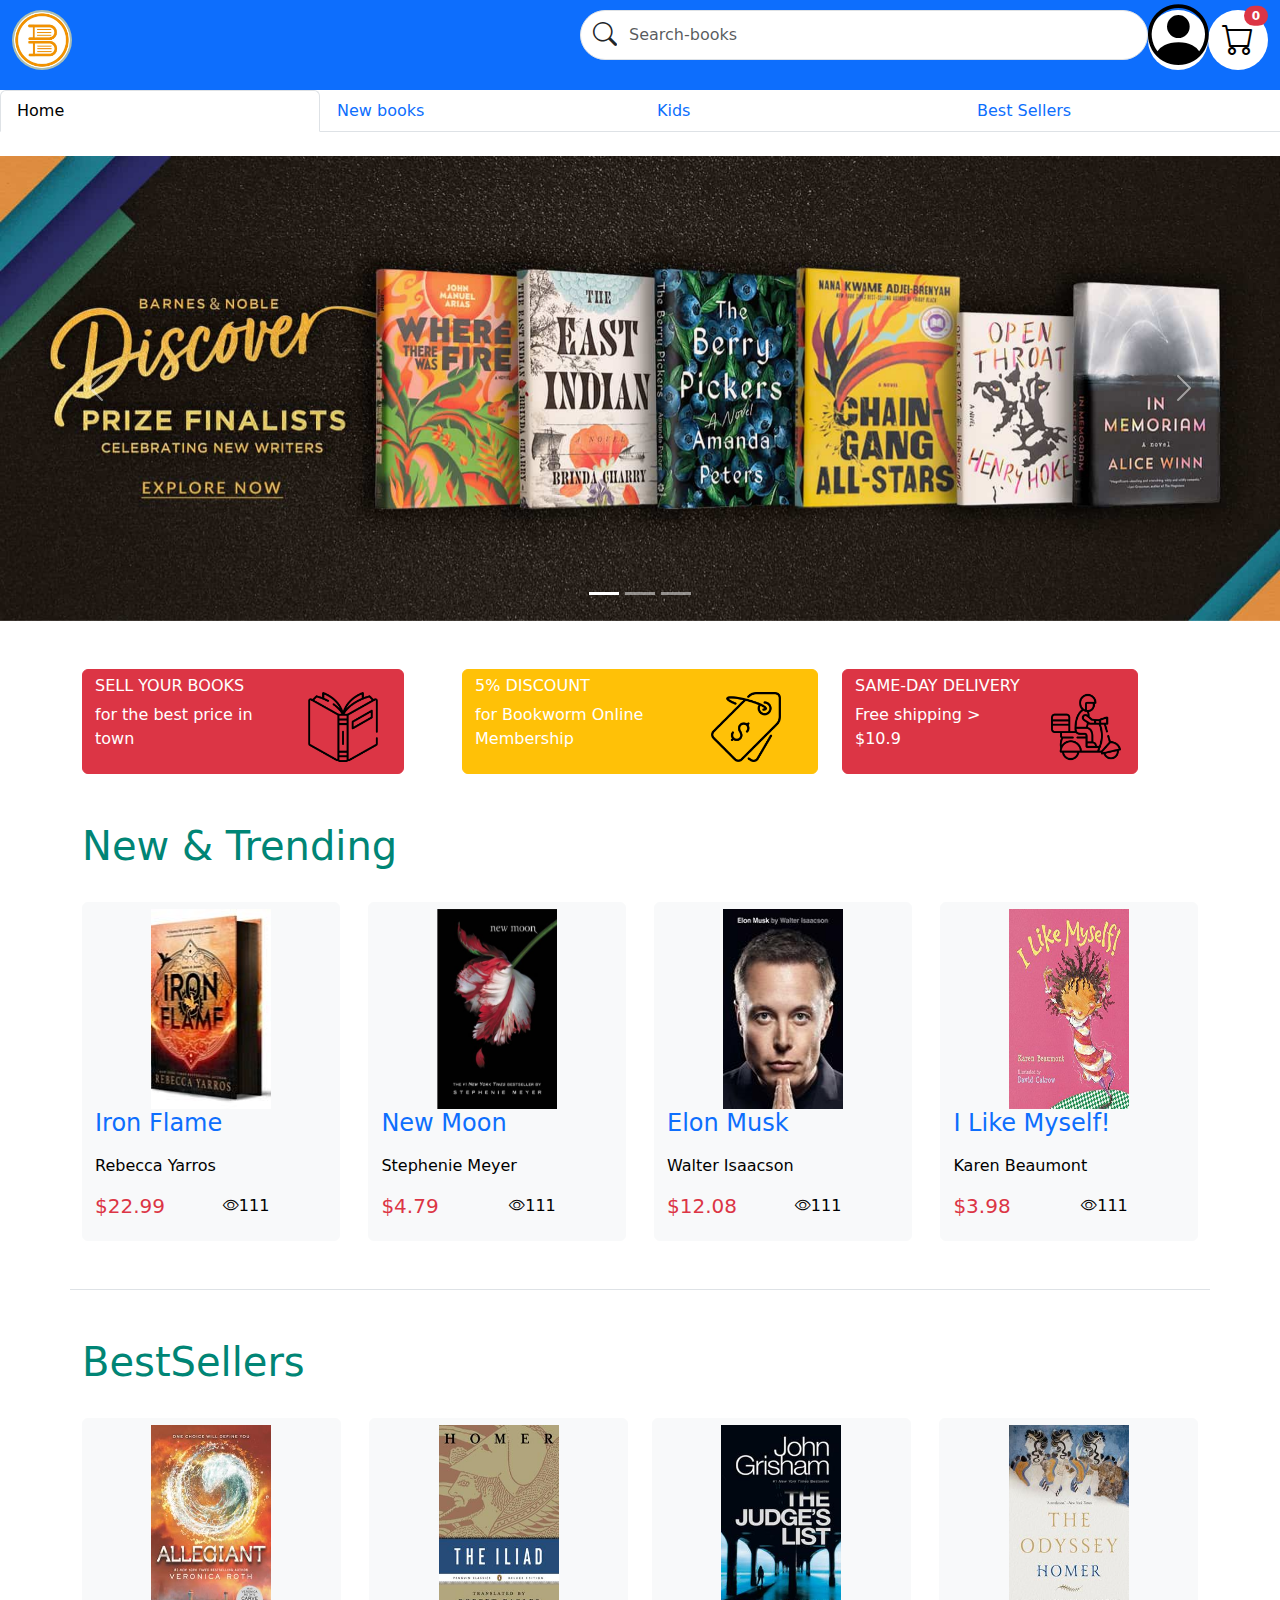
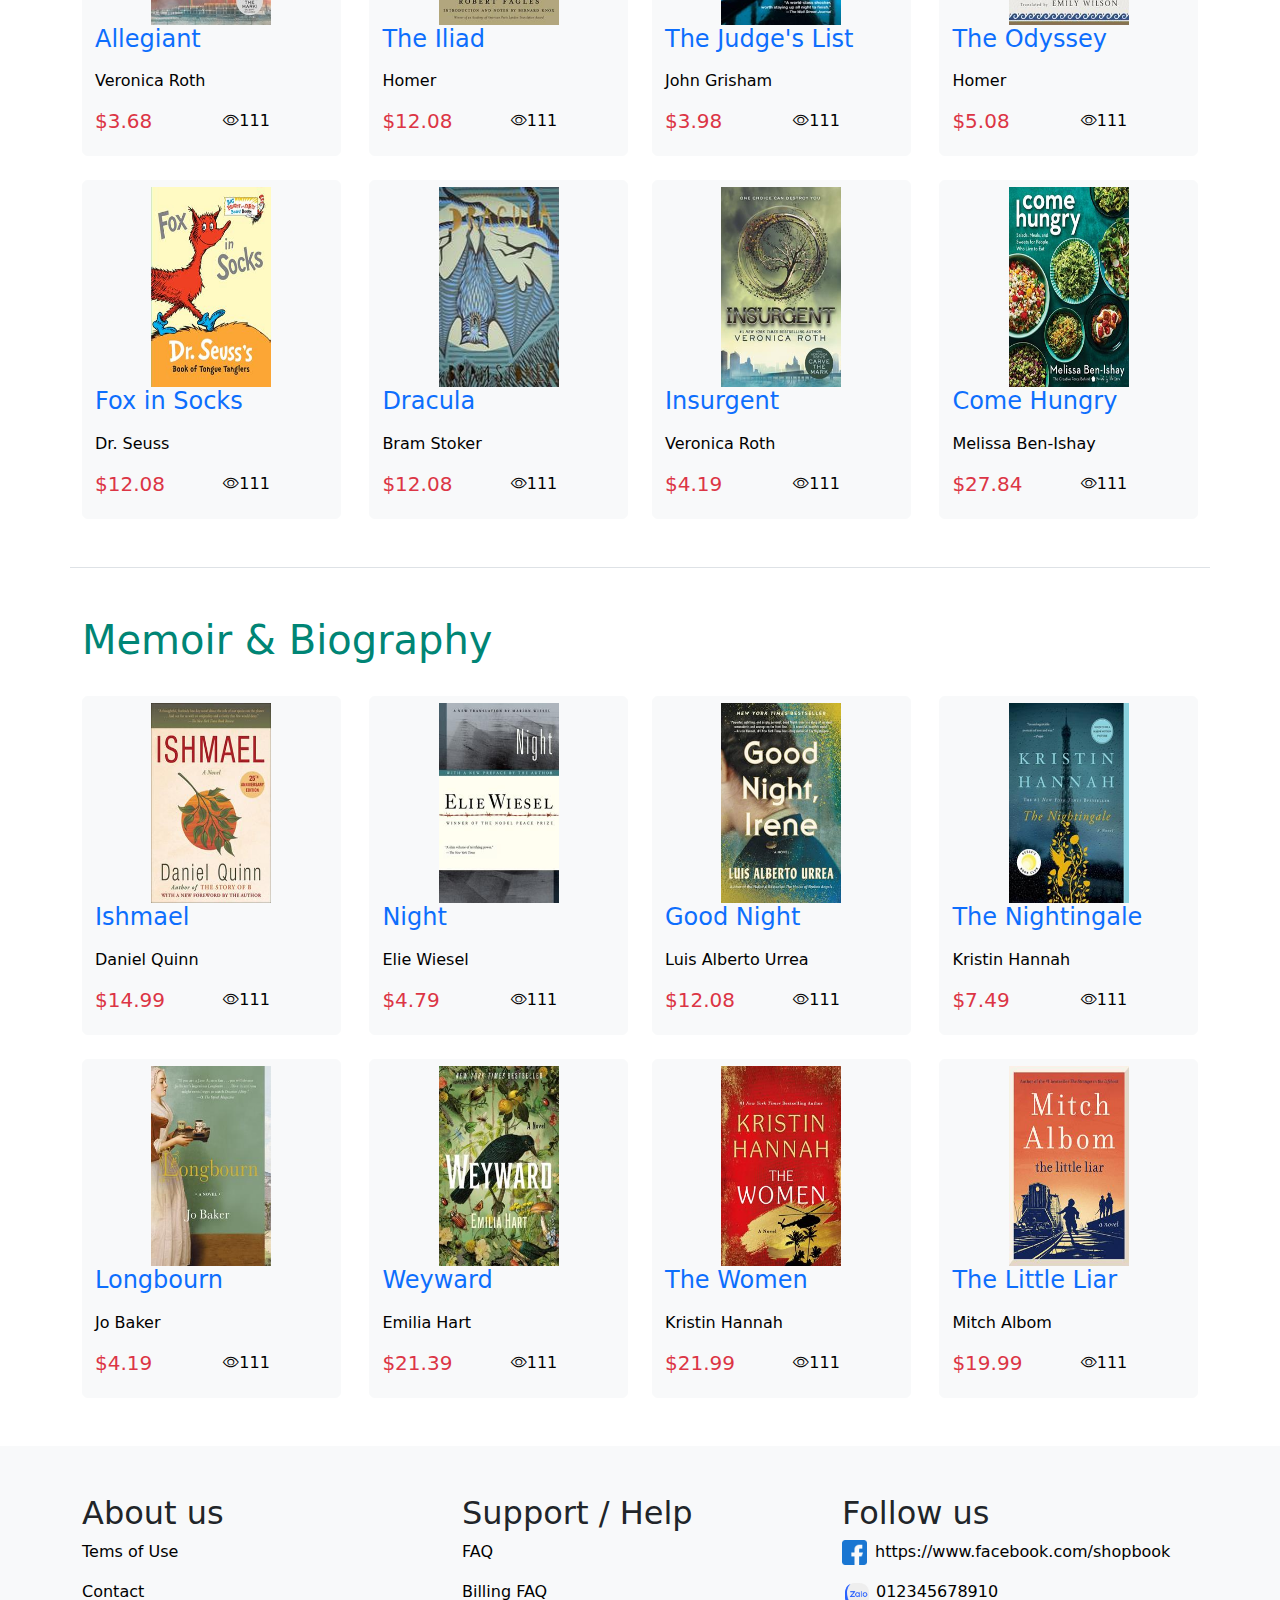
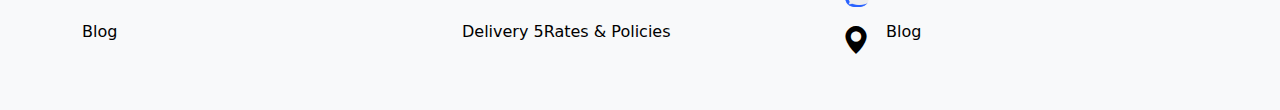
==== index.html @ ce8858d0 "edit product" ====
<!DOCTYPE html>
<html lang="en">
    <head>
        <meta charset="UTF-8">
        <meta name="viewport" content="width=device-width, initial-scale=1.0">
        <link rel="stylesheet" href="Bootstrap/css/bootstrap.min.css">
        <link rel="stylesheet" href="Bootstrap/css/main.css">
        <link href='https://fonts.googleapis.com/css?family=Roboto:300,400,600'
            rel='stylesheet' type='text/css'>
        <!-- icon -->
        <link rel="stylesheet"
            href="https://cdn.jsdelivr.net/npm/bootstrap-icons@1.11.1/font/bootstrap-icons.css">
        <title>đồ án nhóm 3</title>
    </head>
    <body>
        <header class="bg-primary d-flex container-fluid">
            <div class="d-md-none">
                <div class="dropdown bg-white border-0 rounded-5">
                    <button
                        class="btn navbar-toggler btn-outline-light rounded-5"
                        type="button" id="dropdownMenuButton"
                        data-bs-toggle="dropdown" aria-expanded="false">
                        <span class=" display-4"><i class="bi bi-list"></i></span>
                    </button>
                    <ul class="dropdown-menu w-100" role="tablist"
                        aria-labelledby="dropdownMenuButton">
                        <ul class="nav nav-tab" role="tablist">
                            <li class="nav-item w-100 my-element">
                                <a
                                    class="nav-link active text-black border-bottom"
                                    data-bs-toggle="tab" href="#home">Home</a>
                            </li>
                            <li class="nav-item w-100 my-element">
                                <a class="nav-link text-black border-bottom"
                                    data-bs-toggle="tab" href="#NewBooks">New
                                    books
                                </a>
                            </li>
                            <li class="nav-item w-100 my-element">
                                <a class="nav-link text-black border-bottom"
                                    data-bs-toggle="tab" href="#Kids">Kids</a>
                            </li>
                            <li class="nav-item w-100 my-element">
                                <a class="nav-link text-black "
                                    data-bs-toggle="tab" href="#BestSellers">Best
                                    Sellers</a>
                            </li>
                        </ul>
                    </ul>
                </div>
            </div>
            <div class="col">
                <a href="./index.html">
                    <img class="icon-home" src="/img/icon home.png"
                        alt="icon home">
                </a>
            </div>
            <div class="col">
                <div class="d-none d-md-block">
                    <div class="input-group-text bg-white rounded-5 h-75 ">
                        <span class="fs-4"><i class="bi bi-search"></i></span>
                        <input type="text"
                            class="form-control border-0 no-focus"
                            placeholder="Search-books">
                    </div>
                </div>
            </div>
            <button class="col-1 d-md-none rounded-circle bg-white border-0"
                data-bs-toggle="collapse" data-bs-target="#demo-search">
                <span class="fs-3"><i class="bi bi-search"></i></span>
            </button>
            <div id="demo-search" class="collapse">
                <div class="bg-primary">
                    mdbfjsasadasdasdasdsada
                </div>
            </div>
            <button class="border-0 rounded-circle bg-white">
                <a href="./html/login.html" class
                    style="color: black;font-size:3.8em;position: relative; top:-0.32em; left:-.4rem">
                    <i class="bi bi-person-circle"></i>
                </a>
            </button>
            <button class="col-1 rounded-circle bg-white border-0 ">
                <span class="fs-2"><i class="bi bi-cart"></i></span>
                <span
                    class="position-absolute top-10 end-0 translate-middle badge rounded-pill bg-danger">0</span>
            </button>
        </header>
        <!-- Nav tabs -->
        <div class="d-none d-md-block">
            <ul class="nav nav-tabs" role="tablist">
                <li class="nav-item col">
                    <a class="nav-link active" data-bs-toggle="tab" href="#home">Home</a>
                </li>
                <li class="nav-item col">
                    <a class="nav-link" data-bs-toggle="tab" href="#NewBooks">New
                        books</a>
                </li>
                <li class="nav-item col">
                    <a class="nav-link" data-bs-toggle="tab" href="#Kids">Kids</a>
                </li>
                <li class="nav-item col">
                    <a class="nav-link" data-bs-toggle="tab" href="#BestSellers">Best
                        Sellers</a>
                </li>
            </ul>
        </div>
        <!-- Tab panes -->
        <div class="tab-content">
            <div id="home" class="tab-pane active "><br>
                <!-- Carousel -->
                <div id="demo" class="carousel slide" data-bs-ride="carousel">
                    <!-- Indicators/dots -->
                    <div class="carousel-indicators">
                        <button type="button" data-bs-target="#demo"
                            data-bs-slide-to="0" class="active"></button>
                        <button type="button" data-bs-target="#demo"
                            data-bs-slide-to="1"></button>
                        <button type="button" data-bs-target="#demo"
                            data-bs-slide-to="2"></button>
                    </div>

                    <!-- The slideshow/carousddel -->
                    <div class="carousel-inner w-100">
                        <div class="carousel-item active">
                            <img src="img/ad 1.jpg"
                                alt="Los Angeles" class="d-block w-100">
                        </div>
                        <div class="carousel-item">
                            <img src="img/ad 2.jpg" alt="Chicago"
                                class="d-block w-100">
                        </div>
                        <div class="carousel-item">
                            <img src="img/ad 3.jpg" alt="New York"
                                class="d-block w-100" loading="lazy">
                        </div>

                    </div>
                    <!-- Left and right controls/icons -->
                    <button class="carousel-control-prev" type="button"
                        data-bs-target="#demo" data-bs-slide="prev">
                        <span class="carousel-control-prev-icon"></span>
                    </button>
                    <button class="carousel-control-next" type="button"
                        data-bs-target="#demo" data-bs-slide="next">
                        <span class="carousel-control-next-icon"></span>
                    </button>
                </div>
                <div>
                    <div class="container mt-5 d-none d-md-block">
                        <div class="row">
                            <div class="col"><button type="button"
                                class="btn btn-danger">
                                <div class="row">
                                    <div class="col-8 text-start">
                                        <h6>SELL YOUR BOOKS</h6>
                                        <p>for the best price in town</p>
                                    </div>
                                    <div class="col-1 mt-3"><img src="/img/open-book.png" alt="icon book" width="70"></div>
                                </div>
                            </button>
                            </div>
                            <div class="col"><button type="button"
                                class="btn btn-warning text-white">
                                <div class="row">
                                    <div class="col-8 text-start">
                                        <h6>5% DISCOUNT</h6>
                                        <p>for Bookworm Online Membership</p>
                                    </div>
                                    <div class="col-1 mt-3"><img src="/img/price-tag.png" alt="icon book" width="70"></div>
                                </div>
                            </button>
                            </div>
                            <div class="col"><button type="button"
                                class="btn btn-danger">
                                <div class="row">
                                    <div class="col-8 text-start">
                                        <h6>SAME-DAY DELIVERY</h6>
                                        <p>Free shipping > $10.9</p>
                                    </div>
                                    <div class="col-1 mt-3"><img src="/img/delivery-man.png" alt="icon book" width="70"></div>
                                </div>
                            </button>
                            </div>
                        </div>
                    </div>
                </div>
                <div class="container py-5 border-bottom">
                    <h1 class="chance-color-h1">New & Trending</h1>
                    <div class="row">
                        <div class="col d-flex">
                            <div class="col product-change pt-4 ">
                                <a href="/html/product.html" type="ad"
                                    class="text-decoration-none1">
                                    <div class="container btn btn-light">
                                        <img src="img/book.jpg" alt="ad"
                                            width="120"
                                            height="200">
                                        <div class="text-start">
                                            <h4 class="text-primary pb-2">Iron
                                                Flame</h4>
                                            <p>Rebecca Yarros</p>
                                            <div class="row">
                                                <h5 class="col text-danger">$22.99</h5>
                                                <div class="col d-flex">
                                                    <span><i class="bi bi-eye"></i></span>
                                                    <p>111</p>
                                                </div>
                                            </div>
                                        </div>
                                    </div>
                                </a>
                            </div>
                            <div style="margin: 0.9rem;"></div>
                            <div class="col product-change pt-4">
                                <a href="/html/product.html" type="ad"
                                    class="text-decoration-none">
                                    <div class="container btn btn-light">
                                        <img
                                            src="img/new moon.jpg"
                                            alt="ad" width="120" height="200">
                                        <div class="text-start">
                                            <h4 class="text-primary pb-2">New
                                                Moon</h4>
                                            <p>Stephenie Meyer</p>
                                            <div class="row">
                                                <h5 class="col text-danger">$4.79</h5>
                                                <div class="col d-flex">
                                                    <span><i class="bi bi-eye"></i></span>
                                                    <p>111</p>
                                                </div>
                                            </div>
                                        </div>
                                    </div>
                                </a>
                            </div>
                        </div>
                        <div class="col ps-3 d-flex">
                            <div class="col product-change pt-4">
                                <a href="/html/product.html" type="ad"
                                    class="text-decoration-none">
                                    <div class="container btn btn-light">
                                        <img src="img/Elon Musk.jpg" alt="ad"
                                            width="120" height="200">
                                        <div class="text-start">
                                            <h4 class="text-primary pb-2">Elon
                                                Musk</h4>
                                            <p>Walter Isaacson</p>
                                            <div class="row">
                                                <h5 class="col text-danger">$12.08</h5>
                                                <div class="col d-flex">
                                                    <span><i class="bi bi-eye"></i></span>
                                                    <p>111</p>
                                                </div>
                                            </div>
                                        </div>
                                    </div>
                                </a>
                            </div>
                            <div style="margin: 0.9rem;"></div>
                            <div class="col product-change pt-4">
                                <a href="/html/product.html" type="ad"
                                    class="text-decoration-none">
                                    <div class="container btn btn-light">
                                        <img src="img/I Like Myself!.jpg"
                                            alt="ad"
                                            width="120" height="200">
                                        <div class="text-start">
                                            <h4 class="text-primary pb-2">I Like
                                                Myself!</h4>
                                            <p>Karen Beaumont</p>
                                            <div class="row">
                                                <h5 class="col text-danger">$3.98</h5>
                                                <div class="col d-flex">
                                                    <span><i class="bi bi-eye"></i></span>
                                                    <p>111</p>
                                                </div>
                                            </div>
                                        </div>
                                    </div>
                                </a>
                            </div>
                        </div>

                    </div>
                </div>
                <div class="container py-5 border-bottom">
                    <h1 class="chance-color-h1">BestSellers</h1>
                    <div class="row">
                        <div class="col d-flex">
                            <div class="col product-change pt-4">
                                <a href="/html/product.html" type="ad"
                                    class="text-decoration-none">
                                    <div class="container btn btn-light">
                                        <img src="img/Allegiant.jpg" alt="ad"
                                            width="120" height="200">
                                        <div class="text-start">
                                            <h4 class="text-primary pb-2">Allegiant</h4>
                                            <p>Veronica Roth</p>
                                            <div class="row">
                                                <h5 class="col text-danger">$3.68</h5>
                                                <div class="col d-flex">
                                                    <span><i class="bi bi-eye"></i></span>
                                                    <p>111</p>
                                                </div>
                                            </div>
                                        </div>
                                    </div>
                                </a>
                            </div>
                            <div style="margin: 0.9rem;"></div>
                            <div class="col product-change pt-4">
                                <a href="/html/product.html" type="ad"
                                    class="text-decoration-none">
                                    <div class="container btn btn-light">
                                        <img src="img/The Iliad.jpg" alt="ad"
                                            width="120" height="200">
                                        <div class="text-start">
                                            <h4 class="text-primary pb-2">The
                                                Iliad</h4>
                                            <p>Homer</p>
                                            <div class="row">
                                                <h5 class="col text-danger">$12.08</h5>
                                                <div class="col d-flex">
                                                    <span><i class="bi bi-eye"></i></span>
                                                    <p>111</p>
                                                </div>
                                            </div>
                                        </div>
                                    </div>
                                </a>
                            </div>
                        </div>
                        <div class="col d-flex">
                            <div class="col product-change pt-4">
                                <a href="/html/product.html" type="ad"
                                    class="text-decoration-none">
                                    <div class="container btn btn-light">
                                        <img src="img/The Judge's List.jpg"
                                            alt="ad"
                                            width="120" height="200">
                                        <div class="text-start">
                                            <h4 class="text-primary pb-2">The
                                                Judge's
                                                List</h4>
                                            <p>John Grisham</p>
                                            <div class="row">
                                                <h5 class="col text-danger">$3.98</h5>
                                                <div class="col d-flex">
                                                    <span><i class="bi bi-eye"></i></span>
                                                    <p>111</p>
                                                </div>
                                            </div>
                                        </div>
                                    </div>
                                </a>
                            </div>
                            <div style="margin: 0.9rem;"></div>
                            <div class="col product-change pt-4">
                                <a href="/html/product.html" type="ad"
                                    class="text-decoration-none">
                                    <div class="container btn btn-light">
                                        <img src="img/The Odyssey.jpg" alt="ad"
                                            width="120" height="200">
                                        <div class="text-start">
                                            <h4 class="text-primary pb-2">The
                                                Odyssey</h4>
                                            <p>Homer</p>
                                            <div class="row">
                                                <h5 class="col text-danger">$5.08</h5>
                                                <div class="col d-flex">
                                                    <span><i class="bi bi-eye"></i></span>
                                                    <p>111</p>
                                                </div>
                                            </div>
                                        </div>
                                    </div>
                                </a>
                            </div>
                        </div>
                    </div>
                    <div class="row">
                        <div class="col d-flex">
                            <div class="col product-change pt-4">
                                <a href="/html/product.html" type="ad"
                                    class="text-decoration-none">
                                    <div class="container btn btn-light">
                                        <img src="img/Fox in Socks.jpg" alt="ad"
                                            width="120" height="200">
                                        <div class="text-start">
                                            <h4 class="text-primary pb-2">Fox in
                                                Socks</h4>
                                            <p>Dr. Seuss</p>
                                            <div class="row">
                                                <h5 class="col text-danger">$12.08</h5>
                                                <div class="col d-flex">
                                                    <span><i class="bi bi-eye"></i></span>
                                                    <p>111</p>
                                                </div>
                                            </div>
                                        </div>
                                    </div>
                                </a>
                            </div>
                            <div style="margin: 0.9rem;"></div>
                            <div class="col product-change pt-4">
                                <a href="/html/product.html" type="ad"
                                    class="text-decoration-none">
                                    <div class="container btn btn-light">
                                        <img src="img/Draculajpg.jpg" alt="ad"
                                            width="120" height="200">
                                        <div class="text-start">
                                            <h4 class="text-primary pb-2">Dracula</h4>
                                            <p>Bram Stoker</p>
                                            <div class="row">
                                                <h5 class="col text-danger">$12.08</h5>
                                                <div class="col d-flex">
                                                    <span><i class="bi bi-eye"></i></span>
                                                    <p>111</p>
                                                </div>
                                            </div>
                                        </div>
                                    </div>
                                </a>
                            </div>
                        </div>
                        <div class="col d-flex">
                            <div class="col product-change pt-4">
                                <a href="/html/product.html" type="ad"
                                    class="text-decoration-none">
                                    <div class="container btn btn-light">
                                        <img src="img/Insurgent.jpg" alt="ad"
                                            width="120" height="200">
                                        <div class="text-start">
                                            <h4 class="text-primary pb-2">Insurgent</h4>
                                            <p>Veronica Roth</p>
                                            <div class="row">
                                                <h5 class="col text-danger">$4.19</h5>
                                                <div class="col d-flex">
                                                    <span><i class="bi bi-eye"></i></span>
                                                    <p>111</p>
                                                </div>
                                            </div>
                                        </div>
                                    </div>
                                </a>
                            </div>
                            <div style="margin: 0.9rem;"></div>
                            <div class="col product-change pt-4">
                                <a href="/html/product.html" type="ad"
                                    class="text-decoration-none">
                                    <div class="container btn btn-light">
                                        <img src="img/Come Hungryjpg.jpg"
                                            alt="ad"
                                            width="120" height="200">
                                        <div class="text-start">
                                            <h4 class="text-primary pb-2">Come
                                                Hungry</h4>
                                            <p>Melissa Ben-Ishay</p>
                                            <div class="row">
                                                <h5 class="col text-danger">$27.84</h5>
                                                <div class="col d-flex">
                                                    <span><i class="bi bi-eye"></i></span>
                                                    <p>111</p>
                                                </div>
                                            </div>
                                        </div>
                                    </div>
                                </a>
                            </div>
                        </div>
                    </div>
                </div>
                <div class="container py-5">
                    <h1 class="chance-color-h1">Memoir & Biography</h1>
                    <div class="row">
                        <div class="col d-flex">

                            <div class="col product-change pt-4">
                                <a href="/html/product.html" type="ad"
                                    class="text-decoration-none">
                                    <div class="container btn btn-light">
                                        <img src="img/Ishmaeljpg.jpg" alt="ad"
                                            width="120" height="200">
                                        <div class="text-start">
                                            <h4 class="text-primary pb-2">Ishmael</h4>
                                            <p>Daniel Quinn</p>
                                            <div class="row">
                                                <h5 class="col text-danger">$14.99</h5>
                                                <div class="col d-flex">
                                                    <span><i class="bi bi-eye"></i></span>
                                                    <p>111</p>
                                                </div>
                                            </div>
                                        </div>
                                    </div>
                                </a>
                            </div>
                            <div style="margin: 0.9rem;"></div>
                            <div class="col product-change pt-4">
                                <a href="/html/product.html" type="ad"
                                    class="text-decoration-none">
                                    <div class="container btn btn-light">
                                        <img src="img/Nightjpg.jpg" alt="ad"
                                            width="120" height="200">
                                        <div class="text-start">
                                            <h4 class="text-primary pb-2">Night</h4>
                                            <p>Elie Wiesel</p>
                                            <div class="row">
                                                <h5 class="col text-danger">$4.79</h5>
                                                <div class="col d-flex">
                                                    <span><i class="bi bi-eye"></i></span>
                                                    <p>111</p>
                                                </div>
                                            </div>
                                        </div>
                                    </div>
                                </a>
                            </div>
                        </div>
                        <div class="col d-flex">
                            <div class="col product-change pt-4">
                                <a href="/html/product.html" type="ad"
                                    class="text-decoration-none">
                                    <div class="container btn btn-light">
                                        <img src="img/Good Night.jpg" alt="ad"
                                            width="120" height="200">
                                        <div class="text-start">
                                            <h4 class="text-primary pb-2">Good
                                                Night</h4>
                                            <p>Luis Alberto Urrea</p>
                                            <div class="row">
                                                <h5 class="col text-danger">$12.08</h5>
                                                <div class="col d-flex">
                                                    <span><i class="bi bi-eye"></i></span>
                                                    <p>111</p>
                                                </div>
                                            </div>
                                        </div>
                                    </div>
                                </a>
                            </div>
                            <div style="margin: 0.9rem;"></div>
                            <div class="col product-change pt-4">
                                <a href="/html/product.html" type="ad"
                                    class="text-decoration-none">
                                    <div class="container btn btn-light">
                                        <img src="img/The Nightingale.jpg"
                                            alt="ad"
                                            width="120" height="200">
                                        <div class="text-start">
                                            <h4 class="text-primary pb-2">The
                                                Nightingale</h4>
                                            <p>Kristin Hannah</p>
                                            <div class="row">
                                                <h5 class="col text-danger">$7.49</h5>
                                                <div class="col d-flex">
                                                    <span><i class="bi bi-eye"></i></span>
                                                    <p>111</p>
                                                </div>
                                            </div>
                                        </div>
                                    </div>
                                </a>
                            </div>
                        </div>
                    </div>
                    <div class="row">
                        <div class="col d-flex">
                            <div class="col product-change pt-4">
                                <a href="/html/product.html" type="ad"
                                    class="text-decoration-none">
                                    <div class="container btn btn-light">
                                        <img src="img/Longbourn.jpg" alt="ad"
                                            width="120"
                                            height="200">
                                        <div class="text-start">
                                            <h4 class="text-primary pb-2">Longbourn</h4>
                                            <p>Jo Baker</p>
                                            <div class="row">
                                                <h5 class="col text-danger">$4.19</h5>
                                                <div class="col d-flex">
                                                    <span><i class="bi bi-eye"></i></span>
                                                    <p>111</p>
                                                </div>
                                            </div>
                                        </div>
                                    </div>
                                </a>
                            </div>
                            <div style="margin: 0.9rem;"></div>
                            <div class="col product-change pt-4">
                                <a href="/html/product.html" type="ad"
                                    class="text-decoration-none">
                                    <div class="container btn btn-light">
                                        <img
                                            src="img/Weyward.jpg"
                                            alt="ad" width="120" height="200">
                                        <div class="text-start">
                                            <h4 class="text-primary pb-2">Weyward</h4>
                                            <p>Emilia Hart</p>
                                            <div class="row">
                                                <h5 class="col text-danger">$21.39</h5>
                                                <div class="col d-flex">
                                                    <span><i class="bi bi-eye"></i></span>
                                                    <p>111</p>
                                                </div>
                                            </div>
                                        </div>
                                    </div>
                                </a>
                            </div>
                        </div>
                        <div class="col d-flex">
                            <div class="col product-change pt-4">
                                <a href="/html/product.html" type="ad"
                                    class="text-decoration-none">
                                    <div class="container btn btn-light">
                                        <img src="img/The Women.jpg" alt="ad"
                                            width="120" height="200">
                                        <div class="text-start">
                                            <h4 class="text-primary pb-2">The
                                                Women</h4>
                                            <p>Kristin Hannah</p>
                                            <div class="row">
                                                <h5 class="col text-danger">$21.99</h5>
                                                <div class="col d-flex">
                                                    <span><i class="bi bi-eye"></i></span>
                                                    <p>111</p>
                                                </div>
                                            </div>
                                        </div>
                                    </div>
                                </a>
                            </div>
                            <div style="margin: 0.9rem;"></div>
                            <div class="col product-change pt-4">
                                <a href="/html/product.html" type="ad"
                                    class="text-decoration-none">
                                    <div class="container btn btn-light">
                                        <img src="img/The Little Liar.jpg"
                                            alt="ad"
                                            width="120" height="200">
                                        <div class="text-start">
                                            <h4 class="text-primary pb-2">The
                                                Little
                                                Liar</h4>
                                            <p>Mitch Albom</p>
                                            <div class="row">
                                                <h5 class="col text-danger">$19.99</h5>
                                                <div class="col d-flex">
                                                    <span><i class="bi bi-eye"></i></span>
                                                    <p>111</p>
                                                </div>
                                            </div>
                                        </div>
                                    </div>
                                </a>
                            </div>
                        </div>
                    </div>
                </div>
            </div>
            <div id="NewBooks" class="tab-pane fade"><br>
                <!-- Carousel -->
                <div id="demo2" class="carousel slide" data-bs-ride="carousel">
                    <!-- Indicators/dots -->
                    <div class="carousel-indicators">
                        <button type="button" data-bs-target="#demo2"
                            data-bs-slide-to="0" class="active"></button>
                        <button type="button" data-bs-target="#demo2"
                            data-bs-slide-to="1"></button>
                        <button type="button" data-bs-target="#demo2"
                            data-bs-slide-to="2"></button>
                    </div>
                    <!-- The slideshow/carousel -->
                    <div class="carousel-inner w-100">
                        <div class="carousel-item active">
                            <img src="img/kids advertisement (1).avif"
                                alt="kids advertisement"
                                class="d-block w-100 edit-kids-advertisement ">
                        </div>
                        <div class="carousel-item">
                            <img src="img/kids advertisement (1).jpg"
                                alt="kids advertisement"
                                class="d-block w-100 edit-kids-advertisement">
                        </div>
                        <div class="carousel-item">
                            <img src="img/kids advertisement (2).jpg"
                                alt="kids advertisement"
                                class="d-block w-100 edit-kids-advertisement">
                        </div>
                    </div>
                    <!-- Left and right controls/icons -->
                    <button class="carousel-control-prev" type="button"
                        data-bs-target="#demo2" data-bs-slide="prev">
                        <span class="carousel-control-prev-icon"></span>
                    </button>
                    <button class="carousel-control-next" type="button"
                        data-bs-target="#demo2" data-bs-slide="next">
                        <span class="carousel-control-next-icon"></span>
                    </button>
                </div>
                <div class="container py-5 border-bottom">
                    <h1 class="chance-color-h1">Happy Halloween!</h1>
                    <div class="row">
                        <div class="col d-flex">
                            <div class="col product-change pt-4 ">
                                <a href="/html/product.html" type="ad"
                                    class="text-decoration-none">
                                    <div class="container btn btn-light">
                                        <img src="img/The Berry Pickers.jpg"
                                            alt="ad"
                                            width="120" height="200">
                                        <div class="text-start">
                                            <h4 class="text-primary pb-2">The
                                                Berry Pickers</h4>
                                            <p>Amanda Peter</p>
                                            <div class="row">
                                                <h5 class="col text-danger">$25.11</h5>
                                                <div class="col d-flex">
                                                    <span><i class="bi bi-eye"></i></span>
                                                    <p>125</p>
                                                </div>
                                            </div>
                                        </div>
                                    </div>
                                </a>
                            </div>
                            <div style="margin: 0.9rem;"></div>
                            <div class="col product-change pt-4">
                                <a href="/html/product.html" type="ad"
                                    class="text-decoration-none">
                                    <div class="container btn btn-light">
                                        <img
                                            src="img/Absolution.jpg"
                                            alt="ad" width="120" height="200">
                                        <div class="text-start">
                                            <h4 class="text-primary pb-2">Absolution</h4>
                                            <p>Alice McDermott</p>
                                            <div class="row">
                                                <h5 class="col text-danger">$16.04</h5>
                                                <div class="col d-flex">
                                                    <span><i class="bi bi-eye"></i></span>
                                                    <p>110</p>
                                                </div>
                                            </div>
                                        </div>
                                    </div>
                                </a>
                            </div>
                        </div>
                        <div class="col d-flex">
                            <div class="col product-change pt-4">
                                <a href="/html/product.html" type="ad"
                                    class="text-decoration-none">
                                    <div class="container btn btn-light">
                                        <img src="img/The Reformatory.jpg"
                                            alt="ad"
                                            width="120" height="200">
                                        <div class="text-start">
                                            <h4 class="text-primary pb-2">The
                                                Reformatory</h4>
                                            <p>Tananarive Due</p>
                                            <div class="row">
                                                <h5 class="col text-danger">$21.86</h5>
                                                <div class="col d-flex">
                                                    <span><i class="bi bi-eye"></i></span>
                                                    <p>90</p>
                                                </div>
                                            </div>
                                        </div>
                                    </div>
                                </a>
                            </div>
                            <div style="margin: 0.9rem;"></div>
                            <div class="col product-change pt-4">
                                <a href="/html/product.html" type="ad"
                                    class="text-decoration-none">
                                    <div class="container btn btn-light">
                                        <img src="img/The Glutton.jpg"
                                            alt="ad"
                                            width="120" height="200">
                                        <div class="text-start">
                                            <h4 class="text-primary pb-2">The
                                                Glutton</h4>
                                            <p>A. K. Blakemore</p>
                                            <div class="row">
                                                <h5 class="col text-danger">$18.24</h5>
                                                <div class="col d-flex">
                                                    <span><i class="bi bi-eye"></i></span>
                                                    <p>82</p>
                                                </div>
                                            </div>
                                        </div>
                                    </div>
                                </a>
                            </div>
                        </div>
                    </div>
                </div>
                <div class="container py-5 border-bottom">
                    <h1 class="chance-color-h1">The New Book 2023</h1>
                    <div class="row">
                        <div class="col d-flex">
                            <div class="col product-change pt-4">
                                <a href="/html/product.html" type="ad"
                                    class="text-decoration-none">
                                    <div class="container btn btn-light">
                                        <img src="img/Edith Holler.jpg" alt="ad"
                                            width="120" height="200">
                                        <div class="text-start">
                                            <h4 class="text-primary pb-2">Edith
                                                Holler</h4>
                                            <p>Edward Carey</p>
                                            <div class="row">
                                                <h5 class="col text-danger">$22.26</h5>
                                                <div class="col d-flex">
                                                    <span><i class="bi bi-eye"></i></span>
                                                    <p>102</p>
                                                </div>
                                            </div>
                                        </div>
                                    </div>
                                </a>
                            </div>
                            <div style="margin: 0.9rem;"></div>
                            <div class="col product-change pt-4">
                                <a href="/html/product.html" type="ad"
                                    class="text-decoration-none">
                                    <div class="container btn btn-light">
                                        <img src="img/The Iliad.jpg" alt="ad"
                                            width="120" height="200">
                                        <div class="text-start">
                                            <h4 class="text-primary pb-2">The
                                                Iliad</h4>
                                            <p>Homer</p>
                                            <div class="row">
                                                <h5 class="col text-danger">$12.08</h5>
                                                <div class="col d-flex">
                                                    <span><i class="bi bi-eye"></i></span>
                                                    <p>123</p>
                                                </div>
                                            </div>
                                        </div>
                                    </div>
                                </a>
                            </div>
                        </div>
                        <div class="col d-flex">
                            <div class="col product-change pt-4">
                                <a href="/html/product.html" type="ad"
                                    class="text-decoration-none">
                                    <div class="container btn btn-light">
                                        <img src="img/The Judge's List.jpg"
                                            alt="ad"
                                            width="120" height="200">
                                        <div class="text-start">
                                            <h4 class="text-primary pb-2">The
                                                Judge's
                                                List</h4>
                                            <p>John Grisham</p>
                                            <div class="row">
                                                <h5 class="col text-danger">$13.98</h5>
                                                <div class="col d-flex">
                                                    <span><i class="bi bi-eye"></i></span>
                                                    <p>96</p>
                                                </div>
                                            </div>
                                        </div>
                                    </div>
                                </a>
                            </div>
                            <div style="margin: 0.9rem;"></div>
                            <div class="col product-change pt-4">
                                <a href="/html/product.html" type="ad"
                                    class="text-decoration-none">
                                    <div class="container btn btn-light">
                                        <img src="img/The Odyssey.jpg" alt="ad"
                                            width="120" height="200">
                                        <div class="text-start">
                                            <h4 class="text-primary pb-2">The
                                                Odyssey</h4>
                                            <p>Homer</p>
                                            <div class="row">
                                                <h5 class="col text-danger">$15.08</h5>
                                                <div class="col d-flex">
                                                    <span><i class="bi bi-eye"></i></span>
                                                    <p>122</p>
                                                </div>
                                            </div>`
                                        </div>
                                    </div>
                                </a>
                            </div>
                        </div>
                    </div>
                    <div class="row">
                        <div class="col d-flex">
                            <div class="col product-change pt-4">
                                <a href="/html/product.html" type="ad"
                                    class="text-decoration-none">
                                    <div class="container btn btn-light">
                                        <img src="img/Fox in Socks.jpg" alt="ad"
                                            width="120" height="200">
                                        <div class="text-start">
                                            <h4 class="text-primary pb-2">Fox in
                                                Socks</h4>
                                            <p>Dr. Seuss</p>
                                            <div class="row">
                                                <h5 class="col text-danger">$18.03</h5>
                                                <div class="col d-flex">
                                                    <span><i class="bi bi-eye"></i></span>
                                                    <p>67</p>
                                                </div>
                                            </div>
                                        </div>
                                    </div>
                                </a>
                            </div>
                            <div style="margin: 0.9rem;"></div>
                            <div class="col product-change pt-4">
                                <a href="/html/product.html" type="ad"
                                    class="text-decoration-none">
                                    <div class="container btn btn-light">
                                        <img src="img/Draculajpg.jpg" alt="ad"
                                            width="120" height="200">
                                        <div class="text-start">
                                            <h4 class="text-primary pb-2">Dracula</h4>
                                            <p>Bram Stoker</p>
                                            <div class="row">
                                                <h5 class="col text-danger">$22.75</h5>
                                                <div class="col d-flex">
                                                    <span><i class="bi bi-eye"></i></span>
                                                    <p>100</p>
                                                </div>
                                            </div>
                                        </div>
                                    </div>
                                </a>
                            </div>
                        </div>
                        <div class="col d-flex">
                            <div class="col product-change pt-4">
                                <a href="/html/product.html" type="ad"
                                    class="text-decoration-none">
                                    <div class="container btn btn-light">
                                        <img src="img/Insurgent.jpg" alt="ad"
                                            width="120" height="200">
                                        <div class="text-start">
                                            <h4 class="text-primary pb-2">Insurgent</h4>
                                            <p>Veronica Roth</p>
                                            <div class="row">
                                                <h5 class="col text-danger">$8.19</h5>
                                                <div class="col d-flex">
                                                    <span><i class="bi bi-eye"></i></span>
                                                    <p>11</p>
                                                </div>
                                            </div>
                                        </div>
                                    </div>
                                </a>
                            </div>
                            <div style="margin: 0.9rem;"></div>
                            <div class="col product-change pt-4">
                                <a href="/html/product.html" type="ad"
                                    class="text-decoration-none">
                                    <div class="container btn btn-light">
                                        <img src="img/Come Hungryjpg.jpg"
                                            alt="ad"
                                            width="120" height="200">
                                        <div class="text-start">
                                            <h4 class="text-primary pb-2">Come
                                                Hungry</h4>
                                            <p>Melissa Ben-Ishay</p>
                                            <div class="row">
                                                <h5 class="col text-danger">$27.84</h5>
                                                <div class="col d-flex">
                                                    <span><i class="bi bi-eye"></i></span>
                                                    <p>81</p>
                                                </div>
                                            </div>
                                        </div>
                                    </div>
                                </a>
                            </div>
                        </div>
                    </div>
                </div>
                <div class="container py-5">
                    <h1 class="chance-color-h1">Memoir & Biography</h1>
                    <div class="row">
                        <div class="col d-flex">
                            <div class="col product-change pt-4">
                                <a href="/html/product.html" type="ad"
                                    class="text-decoration-none">
                                    <div class="container btn btn-light">
                                        <img src="img/Ishmaeljpg.jpg" alt="ad"
                                            width="120" height="200">
                                        <div class="text-start">
                                            <h4 class="text-primary pb-2">Ishmael</h4>
                                            <p>Daniel Quinn</p>
                                            <div class="row">
                                                <h5 class="col text-danger">$14.99</h5>
                                                <div class="col d-flex">
                                                    <span><i class="bi bi-eye"></i></span>
                                                    <p>111</p>
                                                </div>
                                            </div>
                                        </div>
                                    </div>
                                </a>
                            </div>
                            <div style="margin: 0.9rem;"></div>
                            <div class="col product-change pt-4">
                                <a href="/html/product.html" type="ad"
                                    class="text-decoration-none">
                                    <div class="container btn btn-light">
                                        <img src="img/Nightjpg.jpg" alt="ad"
                                            width="120" height="200">
                                        <div class="text-start">
                                            <h4 class="text-primary pb-2">Night</h4>
                                            <p>Elie Wiesel</p>
                                            <div class="row">
                                                <h5 class="col text-danger">$4.79</h5>
                                                <div class="col d-flex">
                                                    <span><i class="bi bi-eye"></i></span>
                                                    <p>50</p>
                                                </div>
                                            </div>
                                        </div>
                                    </div>
                                </a>
                            </div>
                        </div>
                        <div class="col d-flex">
                            <div class="col product-change pt-4">
                                <a href="/html/product.html" type="ad"
                                    class="text-decoration-none">
                                    <div class="container btn btn-light">
                                        <img src="/img/thewagner.jpg" alt="ad"
                                            width="120" height="200">
                                        <div class="text-start">
                                            <h4 class="text-primary pb-2">The
                                                Wager</h4>
                                            <p>David Grann</p>
                                            <div class="row">
                                                <h5 class="col text-danger">$23.23</h5>
                                                <div class="col d-flex">
                                                    <span><i class="bi bi-eye"></i></span>
                                                    <p>78</p>
                                                </div>
                                            </div>
                                        </div>
                                    </div>
                                </a>
                            </div>
                            <div style="margin: 0.9rem;"></div>
                            <div class="col product-change pt-4">
                                <a href="/html/product.html" type="ad"
                                    class="text-decoration-none">
                                    <div class="container btn btn-light">
                                        <img src="/img/thewoman.jpg"
                                            alt="ad"
                                            width="120" height="200">
                                        <div class="text-start">
                                            <h4 class="text-primary pb-2">The
                                                woman
                                                in me</h4>
                                            <p>Britney Spear</p>
                                            <div class="row">
                                                <h5 class="col text-danger">$13.98</h5>
                                                <div class="col d-flex">
                                                    <span><i class="bi bi-eye"></i></span>
                                                    <p>51</p>
                                                </div>
                                            </div>
                                        </div>
                                    </div>
                                </a>
                            </div>
                        </div>
                    </div>
                    <div class="row">
                        <div class="col d-flex">
                            <div class="col product-change pt-4">
                                <a href="/html/product.html" type="ad"
                                    class="text-decoration-none">
                                    <div class="container btn btn-light">
                                        <img src="spare.jpg" alt="ad"
                                            width="120"
                                            height="200">
                                        <div class="text-start">
                                            <h4 class="text-primary pb-2">The
                                                paleon
                                                tologist</h4>
                                            <p>Luke Dumas</p>
                                            <div class="row">
                                                <h5 class="col text-danger">$22.99</h5>
                                                <div class="col d-flex">
                                                    <span><i class="bi bi-eye"></i></span>
                                                    <p>112</p>
                                                </div>
                                            </div>
                                        </div>
                                    </div>
                                </a>
                            </div>
                            <div style="margin: 0.9rem;"></div>
                            <div class="col product-change pt-4">
                                <a href="/html/product.html" type="ad"
                                    class="text-decoration-none">
                                    <div class="container btn btn-light">
                                        <img
                                            src="img/11354221e7aaec86c4c10033a6bb590204f7b49c.jpg"
                                            alt="ad" width="120" height="200">
                                        <div class="text-start">
                                            <h4 class="text-primary pb-2">Damaged
                                                Destroyed</h4>
                                            <p>Michael Todd</p>
                                            <div class="row">
                                                <h5 class="col text-danger">$4.79</h5>
                                                <div class="col d-flex">
                                                    <span><i class="bi bi-eye"></i></span>
                                                    <p>6</p>
                                                </div>
                                            </div>
                                        </div>
                                    </div>
                                </a>
                            </div>
                        </div>
                        <div class="col d-flex">
                            <div class="col product-change pt-4">
                                <a href="/html/product.html" type="ad"
                                    class="text-decoration-none">
                                    <div class="container btn btn-light">
                                        <img src="img/Elon Musk.jpg" alt="ad"
                                            width="120" height="200">
                                        <div class="text-start">
                                            <h4 class="text-primary pb-2">Spare
                                            </h4>
                                            <p>Prince Harry</p>
                                            <div class="row">
                                                <h5 class="col text-danger">$12.08</h5>
                                                <div class="col d-flex">
                                                    <span><i class="bi bi-eye"></i></span>
                                                    <p>111</p>
                                                </div>
                                            </div>
                                        </div>
                                    </div>
                                </a>
                            </div>
                            <div style="margin: 0.9rem;"></div>
                            <div class="col product-change pt-4">
                                <a href="/html/product.html" type="ad"
                                    class="text-decoration-none">
                                    <div class="container btn btn-light">
                                        <img src="img/I Like Myself!.jpg"
                                            alt="ad"
                                            width="120" height="200">
                                        <div class="text-start">
                                            <h4 class="text-primary pb-2">A
                                                little
                                                life</h4>
                                            <p>Hanya Yanagihara</p>
                                            <div class="row">
                                                <h5 class="col text-danger">$3.98</h5>
                                                <div class="col d-flex">
                                                    <span><i class="bi bi-eye"></i></span>
                                                    <p>1</p>
                                                </div>
                                            </div>
                                        </div>
                                    </div>
                                </a>
                            </div>
                        </div>
                    </div>
                </div>
            </div>
            <div id="Kids" class="tab-pane fade"><br>
                <!-- Carousel -->
                <div id="demo2" class="carousel slide" data-bs-ride="carousel">
                    <!-- Indicators/dots -->
                    <div class="carousel-indicators">
                        <button type="button" data-bs-target="#demo2"
                            data-bs-slide-to="0" class="active"></button>
                        <button type="button" data-bs-target="#demo2"
                            data-bs-slide-to="1"></button>
                        <button type="button" data-bs-target="#demo2"
                            data-bs-slide-to="2"></button>
                    </div>
                    <!-- The slideshow/carousel -->
                    <div class="carousel-inner w-100">
                        <div class="carousel-item active">
                            <img src="img/kids advertisement (1).avif"
                                alt="kids advertisement"
                                class="d-block w-100 edit-kids-advertisement ">
                        </div>
                        <div class="carousel-item">
                            <img src="img/kids advertisement (1).jpg"
                                alt="kids advertisement"
                                class="d-block w-100 edit-kids-advertisement">
                        </div>
                        <div class="carousel-item">
                            <img src="img/kids advertisement (2).jpg"
                                alt="kids advertisement"
                                class="d-block w-100 edit-kids-advertisement">
                        </div>
                    </div>
                    <!-- Left and right controls/icons -->
                    <button class="carousel-control-prev" type="button"
                        data-bs-target="#demo2" data-bs-slide="prev">
                        <span class="carousel-control-prev-icon"></span>
                    </button>
                    <button class="carousel-control-next" type="button"
                        data-bs-target="#demo2" data-bs-slide="next">
                        <span class="carousel-control-next-icon"></span>
                    </button>
                </div>
                <div class="container py-5 border-bottom">
                    <h1 class="chance-color-h1">New & Trending</h1>
                    <div class="row">
                        <div class="col d-flex">
                            <div class="col product-change pt-4">
                                <a href="/html/product.html" type="ad"
                                    class="text-decoration-none">
                                    <div class="container btn btn-light">
                                        <img src="img/P Is For Potty.jpg"
                                            alt="ad"
                                            width="120" height="200">
                                        <div class="text-start">
                                            <h4 class="text-primary pb-2">P Is
                                                For
                                                Potty</h4>
                                            <p>Naomi Kleinberg</p>
                                            <div class="row">
                                                <h5 class="col text-danger">$5.57</h5>
                                                <div class="col d-flex">
                                                    <span><i class="bi bi-eye"></i></span>
                                                    <p>111</p>
                                                </div>
                                            </div>
                                        </div>
                                    </div>
                                </a>
                            </div>
                            <div style="margin: 0.9rem;"></div>
                            <div class="col product-change pt-4">
                                <a href="/html/product.html" type="ad"
                                    class="text-decoration-none">
                                    <div class="container btn btn-light">
                                        <img
                                            src="img/11354221e7aaec86c4c10033a6bb590204f7b49c.jpg"
                                            alt="ad" width="120" height="200">
                                        <div class="text-start">
                                            <h4 class="text-primary pb-2">New
                                                Moon</h4>
                                            <p>Stephenie Meyer</p>
                                            <div class="row">
                                                <h5 class="col text-danger">$4.79</h5>
                                                <div class="col d-flex">
                                                    <span><i class="bi bi-eye"></i></span>
                                                    <p>111</p>
                                                </div>
                                            </div>
                                        </div>
                                    </div>
                                </a>
                            </div>
                        </div>
                        <div class="col d-flex">
                            <div class="col product-change pt-4">
                                <a href="/html/product.html" type="ad"
                                    class="text-decoration-none">
                                    <div class="container btn btn-light">
                                        <img src="img/Elon Musk.jpg" alt="ad"
                                            width="120" height="200">
                                        <div class="text-start">
                                            <h4 class="text-primary pb-2">Elon
                                                Musk</h4>
                                            <p>Walter Isaacson</p>
                                            <div class="row">
                                                <h5 class="col text-danger">$12.08</h5>
                                                <div class="col d-flex">
                                                    <span><i class="bi bi-eye"></i></span>
                                                    <p>111</p>
                                                </div>
                                            </div>
                                        </div>
                                    </div>
                                </a>
                            </div>
                            <div style="margin: 0.9rem;"></div>
                            <div class="col product-change pt-4">
                                <a href="/html/product.html" type="ad"
                                    class="text-decoration-none">
                                    <div class="container btn btn-light">
                                        <img src="img/I Like Myself!.jpg"
                                            alt="ad"
                                            width="120" height="200">
                                        <div class="text-start">
                                            <h4 class="text-primary pb-2">I Like
                                                Myself!</h4>
                                            <p>Karen Beaumont</p>
                                            <div class="row">
                                                <h5 class="col text-danger">$3.98</h5>
                                                <div class="col d-flex">
                                                    <span><i class="bi bi-eye"></i></span>
                                                    <p>111</p>
                                                </div>
                                            </div>
                                        </div>
                                    </div>
                                </a>
                            </div>
                        </div>
                    </div>
                </div>
                <div class="container py-5 border-bottom">
                    <h1 class="chance-color-h1">BestSellers</h1>
                    <div class="row">
                        <div class="col d-flex">
                            <div class="col product-change pt-4">
                                <a href="./html/product.html" type="ad"
                                    class="text-decoration-none">
                                    <div class="container btn btn-light">
                                        <img src="img/Allegiant.jpg" alt="ad"
                                            width="120" height="200">
                                        <div class="text-start">
                                            <h4 class="text-primary pb-2">Allegiant</h4>
                                            <p>Veronica Roth</p>
                                            <div class="row">
                                                <h5 class="col text-danger">$3.68</h5>
                                                <div class="col d-flex">
                                                    <span><i class="bi bi-eye"></i></span>
                                                    <p>111</p>
                                                </div>
                                            </div>
                                        </div>
                                    </div>
                                </a>
                            </div>
                            <div style="margin: 0.9rem;"></div>
                            <div class="col product-change pt-4">
                                <a href="./html/product.html" type="ad"
                                    class="text-decoration-none">
                                    <div class="container btn btn-light">
                                        <img src="img/The Iliad.jpg" alt="ad"
                                            width="120" height="200">
                                        <div class="text-start">
                                            <h4 class="text-primary pb-2">The
                                                Iliad</h4>
                                            <p>Homer</p>
                                            <div class="row">
                                                <h5 class="col text-danger">$12.08</h5>
                                                <div class="col d-flex">
                                                    <span><i class="bi bi-eye"></i></span>
                                                    <p>111</p>
                                                </div>
                                            </div>
                                        </div>
                                    </div>
                                </a>
                            </div>
                        </div>
                        <div class="col d-flex">
                            <div class="col product-change pt-4">
                                <a href="./html/product.html" type="ad"
                                    class="text-decoration-none">
                                    <div class="container btn btn-light">
                                        <img src="img/The Judge's List.jpg"
                                            alt="ad"
                                            width="120" height="200">
                                        <div class="text-start">
                                            <h4 class="text-primary pb-2">The
                                                Judge's
                                                List</h4>
                                            <p>John Grisham</p>
                                            <div class="row">
                                                <h5 class="col text-danger">$3.98</h5>
                                                <div class="col d-flex">
                                                    <span><i class="bi bi-eye"></i></span>
                                                    <p>111</p>
                                                </div>
                                            </div>
                                        </div>
                                    </div>
                                </a>
                            </div>
                            <div style="margin: 0.9rem;"></div>
                            <div class="col product-change pt-4">
                                <a href="./html/product.html" type="ad"
                                    class="text-decoration-none">
                                    <div class="container btn btn-light">
                                        <img src="img/The Odyssey.jpg" alt="ad"
                                            width="120" height="200">
                                        <div class="text-start">
                                            <h4 class="text-primary pb-2">The
                                                Odyssey</h4>
                                            <p>Homer</p>
                                            <div class="row">
                                                <h5 class="col text-danger">$5.08</h5>
                                                <div class="col d-flex">
                                                    <span><i class="bi bi-eye"></i></span>
                                                    <p>111</p>
                                                </div>
                                            </div>
                                        </div>
                                    </div>
                                </a>
                            </div>
                        </div>
                    </div>
                    <div class="row">
                        <div class="col d-flex">
                            <div class="col product-change pt-4">
                                <a href="./html/product.html" type="ad"
                                    class="text-decoration-none">
                                    <div class="container btn btn-light">
                                        <img src="img/Fox in Socks.jpg" alt="ad"
                                            width="120" height="200">
                                        <div class="text-start">
                                            <h4 class="text-primary pb-2">Fox in
                                                Socks</h4>
                                            <p>Dr. Seuss</p>
                                            <div class="row">
                                                <h5 class="col text-danger">$12.08</h5>
                                                <div class="col d-flex">
                                                    <span><i class="bi bi-eye"></i></span>
                                                    <p>111</p>
                                                </div>
                                            </div>
                                        </div>
                                    </div>
                                </a>
                            </div>
                            <div style="margin: 0.9rem;"></div>
                            <div class="col product-change pt-4">
                                <a href="./html/product.html" type="ad"
                                    class="text-decoration-none">
                                    <div class="container btn btn-light">
                                        <img src="img/Draculajpg.jpg" alt="ad"
                                            width="120" height="200">
                                        <div class="text-start">
                                            <h4 class="text-primary pb-2">Dracula</h4>
                                            <p>Bram Stoker</p>
                                            <div class="row">
                                                <h5 class="col text-danger">$12.08</h5>
                                                <div class="col d-flex">
                                                    <span><i class="bi bi-eye"></i></span>
                                                    <p>111</p>
                                                </div>
                                            </div>
                                        </div>
                                    </div>
                                </a>
                            </div>
                        </div>
                        <div class="col d-flex">
                            <div class="col product-change pt-4">
                                <a href="./html/product.html" type="ad"
                                    class="text-decoration-none">
                                    <div class="container btn btn-light">
                                        <img src="img/Insurgent.jpg" alt="ad"
                                            width="120" height="200">
                                        <div class="text-start">
                                            <h4 class="text-primary pb-2">Insurgent</h4>
                                            <p>Veronica Roth</p>
                                            <div class="row">
                                                <h5 class="col text-danger">$4.19</h5>
                                                <div class="col d-flex">
                                                    <span><i class="bi bi-eye"></i></span>
                                                    <p>111</p>
                                                </div>
                                            </div>
                                        </div>
                                    </div>
                                </a>
                            </div>
                            <div style="margin: 0.9rem;"></div>
                            <div class="col product-change pt-4">
                                <a href="./html/product.html" type="ad"
                                    class="text-decoration-none">
                                    <div class="container btn btn-light">
                                        <img src="img/Come Hungryjpg.jpg"
                                            alt="ad"
                                            width="120" height="200">
                                        <div class="text-start">
                                            <h4 class="text-primary pb-2">Come
                                                Hungry</h4>
                                            <p>Melissa Ben-Ishay</p>
                                            <div class="row">
                                                <h5 class="col text-danger">$27.84</h5>
                                                <div class="col d-flex">
                                                    <span><i class="bi bi-eye"></i></span>
                                                    <p>111</p>
                                                </div>
                                            </div>
                                        </div>
                                    </div>
                                </a>
                            </div>
                        </div>
                    </div>
                </div>
                <div class="container py-5">
                    <h1 class="chance-color-h1">Memoir & Biography</h1>
                    <div class="row">
                        <div class="col d-flex">
                            <div class="col product-change pt-4">
                                <a href="./html/product.html" type="ad"
                                    class="text-decoration-none">
                                    <div class="container btn btn-light">
                                        <img src="img/Ishmaeljpg.jpg" alt="ad"
                                            width="120" height="200">
                                        <div class="text-start">
                                            <h4 class="text-primary pb-2">Ishmael</h4>
                                            <p>Daniel Quinn</p>
                                            <div class="row">
                                                <h5 class="col text-danger">$14.99</h5>
                                                <div class="col d-flex">
                                                    <span><i class="bi bi-eye"></i></span>
                                                    <p>111</p>
                                                </div>
                                            </div>
                                        </div>
                                    </div>
                                </a>
                            </div>
                            <div style="margin: 0.9rem;"></div>
                            <div class="col product-change pt-4">
                                <a href="./html/product.html" type="ad"
                                    class="text-decoration-none">
                                    <div class="container btn btn-light">
                                        <img src="img/Nightjpg.jpg" alt="ad"
                                            width="120" height="200">
                                        <div class="text-start">
                                            <h4 class="text-primary pb-2">Night</h4>
                                            <p>Elie Wiesel</p>
                                            <div class="row">
                                                <h5 class="col text-danger">$4.79</h5>
                                                <div class="col d-flex">
                                                    <span><i class="bi bi-eye"></i></span>
                                                    <p>111</p>
                                                </div>
                                            </div>
                                        </div>
                                    </div>
                                </a>
                            </div>
                        </div>
                        <div class="col d-flex">
                            <div class="col product-change pt-4">
                                <a href="./html/product.html" type="ad"
                                    class="text-decoration-none">
                                    <div class="container btn btn-light">
                                        <img src="img/Elon Musk.jpg" alt="ad"
                                            width="120" height="200">
                                        <div class="text-start">
                                            <h4 class="text-primary pb-2">Elon
                                                Musk</h4>
                                            <p>Walter Isaacson</p>
                                            <div class="row">
                                                <h5 class="col text-danger">$12.08</h5>
                                                <div class="col d-flex">
                                                    <span><i class="bi bi-eye"></i></span>
                                                    <p>111</p>
                                                </div>
                                            </div>
                                        </div>
                                    </div>
                                </a>
                            </div>
                            <div style="margin: 0.9rem;"></div>
                            <div class="col product-change pt-4">
                                <a href="./html/product.html" type="ad"
                                    class="text-decoration-none">
                                    <div class="container btn btn-light">
                                        <img src="img/I Like Myself!.jpg"
                                            alt="ad"
                                            width="120" height="200">
                                        <div class="text-start">
                                            <h4 class="text-primary pb-2">I Like
                                                Myself!</h4>
                                            <p>Karen Beaumont</p>
                                            <div class="row">
                                                <h5 class="col text-danger">$3.98</h5>
                                                <div class="col d-flex">
                                                    <span><i class="bi bi-eye"></i></span>
                                                    <p>111</p>
                                                </div>
                                            </div>
                                        </div>
                                    </div>
                                </a>
                            </div>
                        </div>
                    </div>
                    <div class="row">
                        <div class="col d-flex">
                            <div class="col product-change pt-4">
                                <a href="./html/product.html" type="ad"
                                    class="text-decoration-none">
                                    <div class="container btn btn-light">
                                        <img src="img/book.jpg" alt="ad"
                                            width="120"
                                            height="200">
                                        <div class="text-start">
                                            <h4 class="text-primary pb-2">Iron
                                                Flame</h4>
                                            <p>Rebecca Yarros</p>
                                            <div class="row">
                                                <h5 class="col text-danger">$22.99</h5>
                                                <div class="col d-flex">
                                                    <span><i class="bi bi-eye"></i></span>
                                                    <p>111</p>
                                                </div>
                                            </div>
                                        </div>
                                    </div>
                                </a>
                            </div>
                            <div style="margin: 0.9rem;"></div>
                            <div class="col product-change pt-4">
                                <a href="./html/product.html" type="ad"
                                    class="text-decoration-none">
                                    <div class="container btn btn-light">
                                        <img
                                            src="img/11354221e7aaec86c4c10033a6bb590204f7b49c.jpg"
                                            alt="ad" width="120" height="200">
                                        <div class="text-start">
                                            <h4 class="text-primary pb-2">New
                                                Moon</h4>
                                            <p>Stephenie Meyer</p>
                                            <div class="row">
                                                <h5 class="col text-danger">$4.79</h5>
                                                <div class="col d-flex">
                                                    <span><i class="bi bi-eye"></i></span>
                                                    <p>111</p>
                                                </div>
                                            </div>
                                        </div>
                                    </div>
                                </a>
                            </div>
                        </div>
                        <div class="col d-flex">
                            <div class="col product-change pt-4">
                                <a href="./html/product.html" type="ad"
                                    class="text-decoration-none">
                                    <div class="container btn btn-light">
                                        <img src="img/Elon Musk.jpg" alt="ad"
                                            width="120" height="200">
                                        <div class="text-start">
                                            <h4 class="text-primary pb-2">Elon
                                                Musk</h4>
                                            <p>Walter Isaacson</p>
                                            <div class="row">
                                                <h5 class="col text-danger">$12.08</h5>
                                                <div class="col d-flex">
                                                    <span><i class="bi bi-eye"></i></span>
                                                    <p>111</p>
                                                </div>
                                            </div>
                                        </div>
                                    </div>
                                </a>
                            </div>
                            <div style="margin: 0.9rem;"></div>
                            <div class="col product-change pt-4">
                                <a href="./html/product.html" type="ad"
                                    class="text-decoration-none">
                                    <div class="container btn btn-light">
                                        <img src="img/I Like Myself!.jpg"
                                            alt="ad"
                                            width="120" height="200">
                                        <div class="text-start">
                                            <h4 class="text-primary pb-2">I Like
                                                Myself!</h4>
                                            <p>Karen Beaumont</p>
                                            <div class="row">
                                                <h5 class="col text-danger">$3.98</h5>
                                                <div class="col d-flex">
                                                    <span><i class="bi bi-eye"></i></span>
                                                    <p>111</p>
                                                </div>
                                            </div>
                                        </div>
                                    </div>
                                </a>
                            </div>
                        </div>
                    </div>
                </div>
            </div>
            <div id="BestSellers" class="tab-pane fade"><br>
                <h3>Menu 4</h3>
            </div>
        </div>
        <div class="bg-light bottom-0 py-5">
            <div class="container">
                <div class="row">
                    <div class="col-sm-4">
                        <h2 class>About us</h2>
                        <a href="#" class="text-black text-decoration-none"><p>Tems
                                of Use</p></a>
                        <a href="#" class="text-black text-decoration-none"><p>Contact</p></a>
                        <a href="#" class="text-black text-decoration-none"><p>Blog</p></a>
                    </div>
                    <div class="col-sm-4">
                        <h2 class>Support / Help</h2>
                        <a href="#" class="text-black text-decoration-none"><p>FAQ</p></a>
                        <a href="#" class="text-black text-decoration-none"><p>Billing
                                FAQ</p></a>
                        <a href="#" class="text-black text-decoration-none"><p>Delivery
                                5Rates & Policies</p></a>
                    </div>
                    <div class="col-sm-4 ">
                        <h2 class>Follow us</h2>
                        <a href="#"
                            class="text-black text-decoration-none d-flex">
                            <span>
                                <img src="img/facebook.png"
                                    alt="icon facebook" width="25"></span>
                            <p class="ms-2">https://www.facebook.com/shopbook</p></a>
                        <a href="#"
                            class="text-black text-decoration-none d-flex accordion">
                            <span class=" start-0"><img src="img/icon zalo.png"
                                    alt="icon-zalo" width="30"></span>
                            <p class="ms-1">012345678910</p></a>
                        <a href="#"
                            class="text-black text-decoration-none d-flex">
                            <span class="fs-3"><i class="bi bi-geo-alt-fill"></i></span>
                            <p class="ms-3">Blog</p></a>
                    </div>
                </div>
            </div>
        </div>
        <script defer src="Bootstrap/js/bootstrap.min.js"></script>
        <script defer src="Bootstrap/js/main.js"></script>
        <script defer src="Bootstrap/js/bootstrap.bundle.min.js"></script>
    </body>
</html>
---- Bootstrap/css/main.css ----
body {
    margin: 0;
    padding: 0;
}

header {
    padding: 10px 10px;
    width: 100%;
    height: 90px;
}

header .icon-home {
    width: 60px !important;
    height: 60px !important;
    border-radius: 50%;
}

.no-focus {
    outline: 0 !important;
    box-shadow: none !important;
}

header button {
    width: 60px !important;
    height: 60px !important;
}
.chance-color-h1{
    color: #008575;
}

.product-change{
    align-items: center;
    justify-content: center;
}
.edit-kids-advertisement{
    height: 30vmax;
}
.change-width{
    width: 40vmax !important;
}
.container {
    transition: transform 1s ease !important;
}

.container:hover {
    transform: scale(1.1) !important;
}

.my-element{
    background-color: white;
    color: black;
    transition: background-color 0.3s, color 0.3s;
}
.my-element:hover{
    background-color: #0d6efd;
    color: #ffffff !important;
}
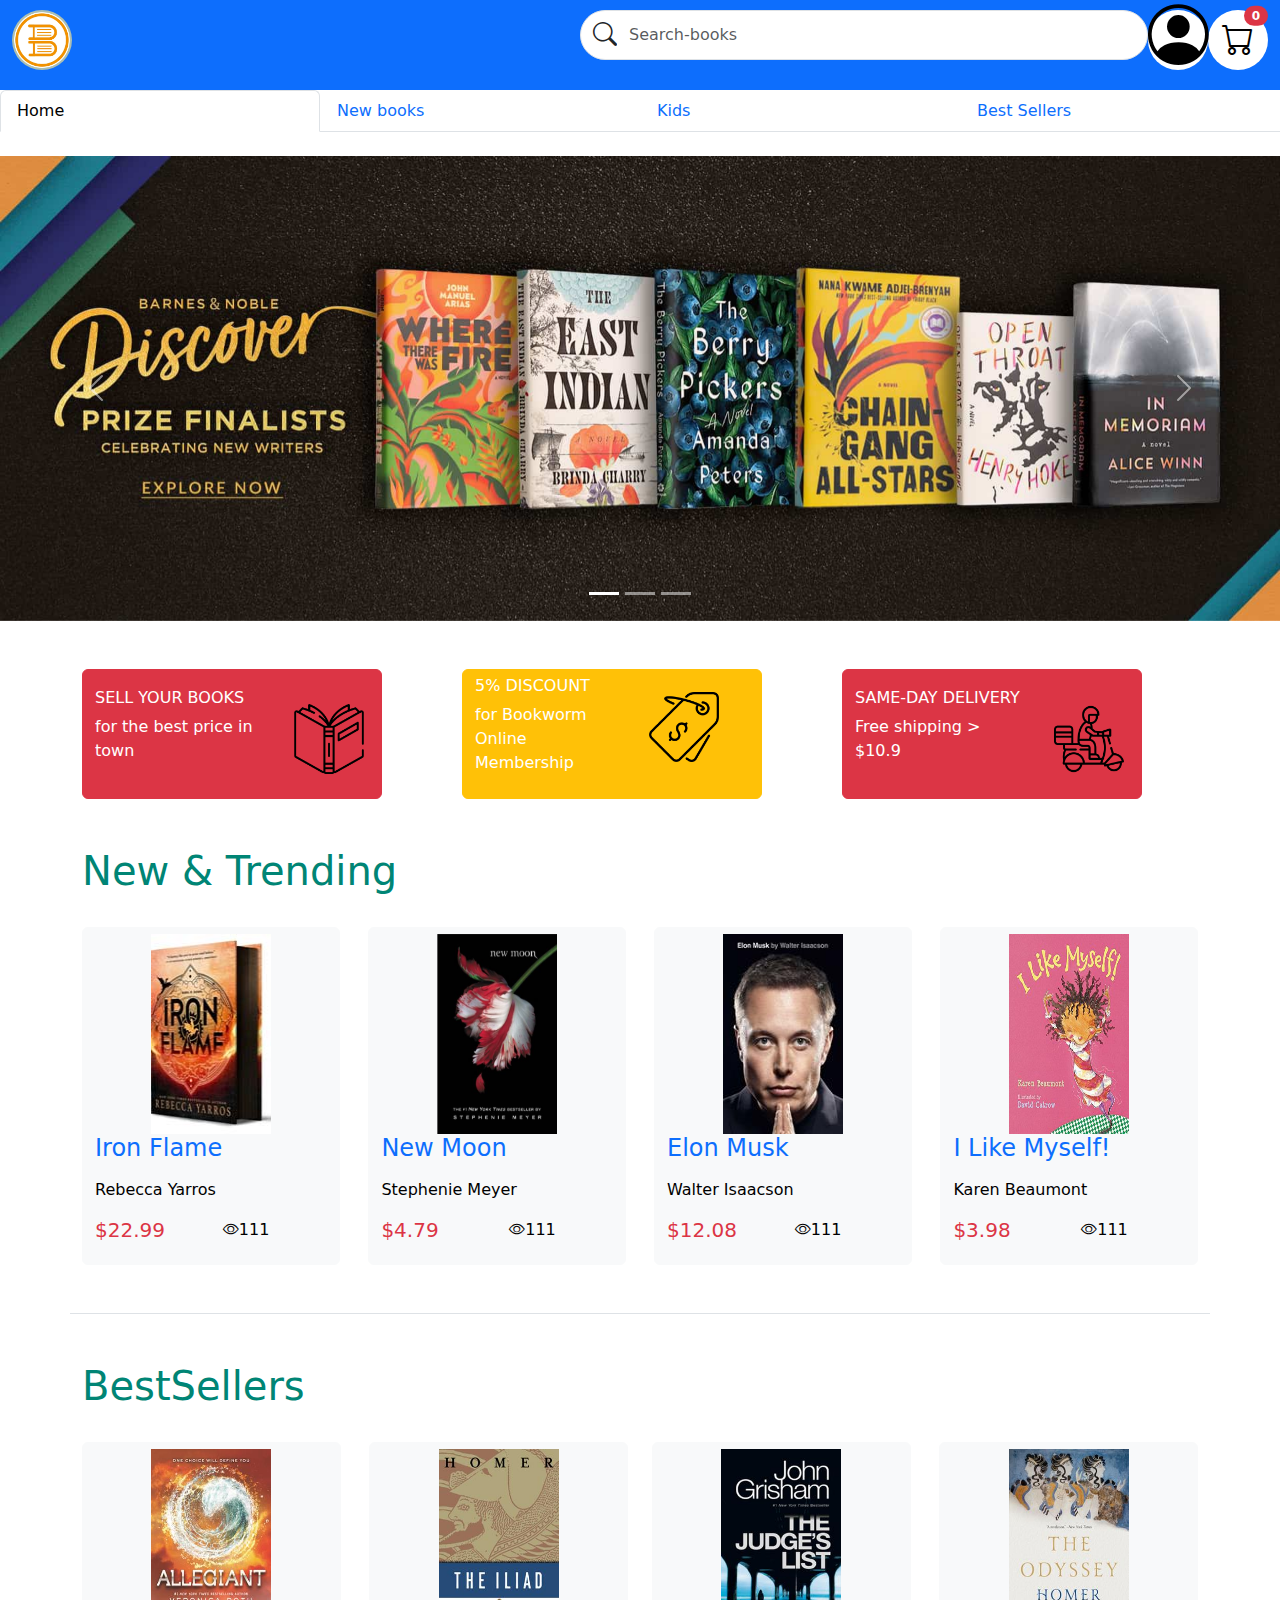
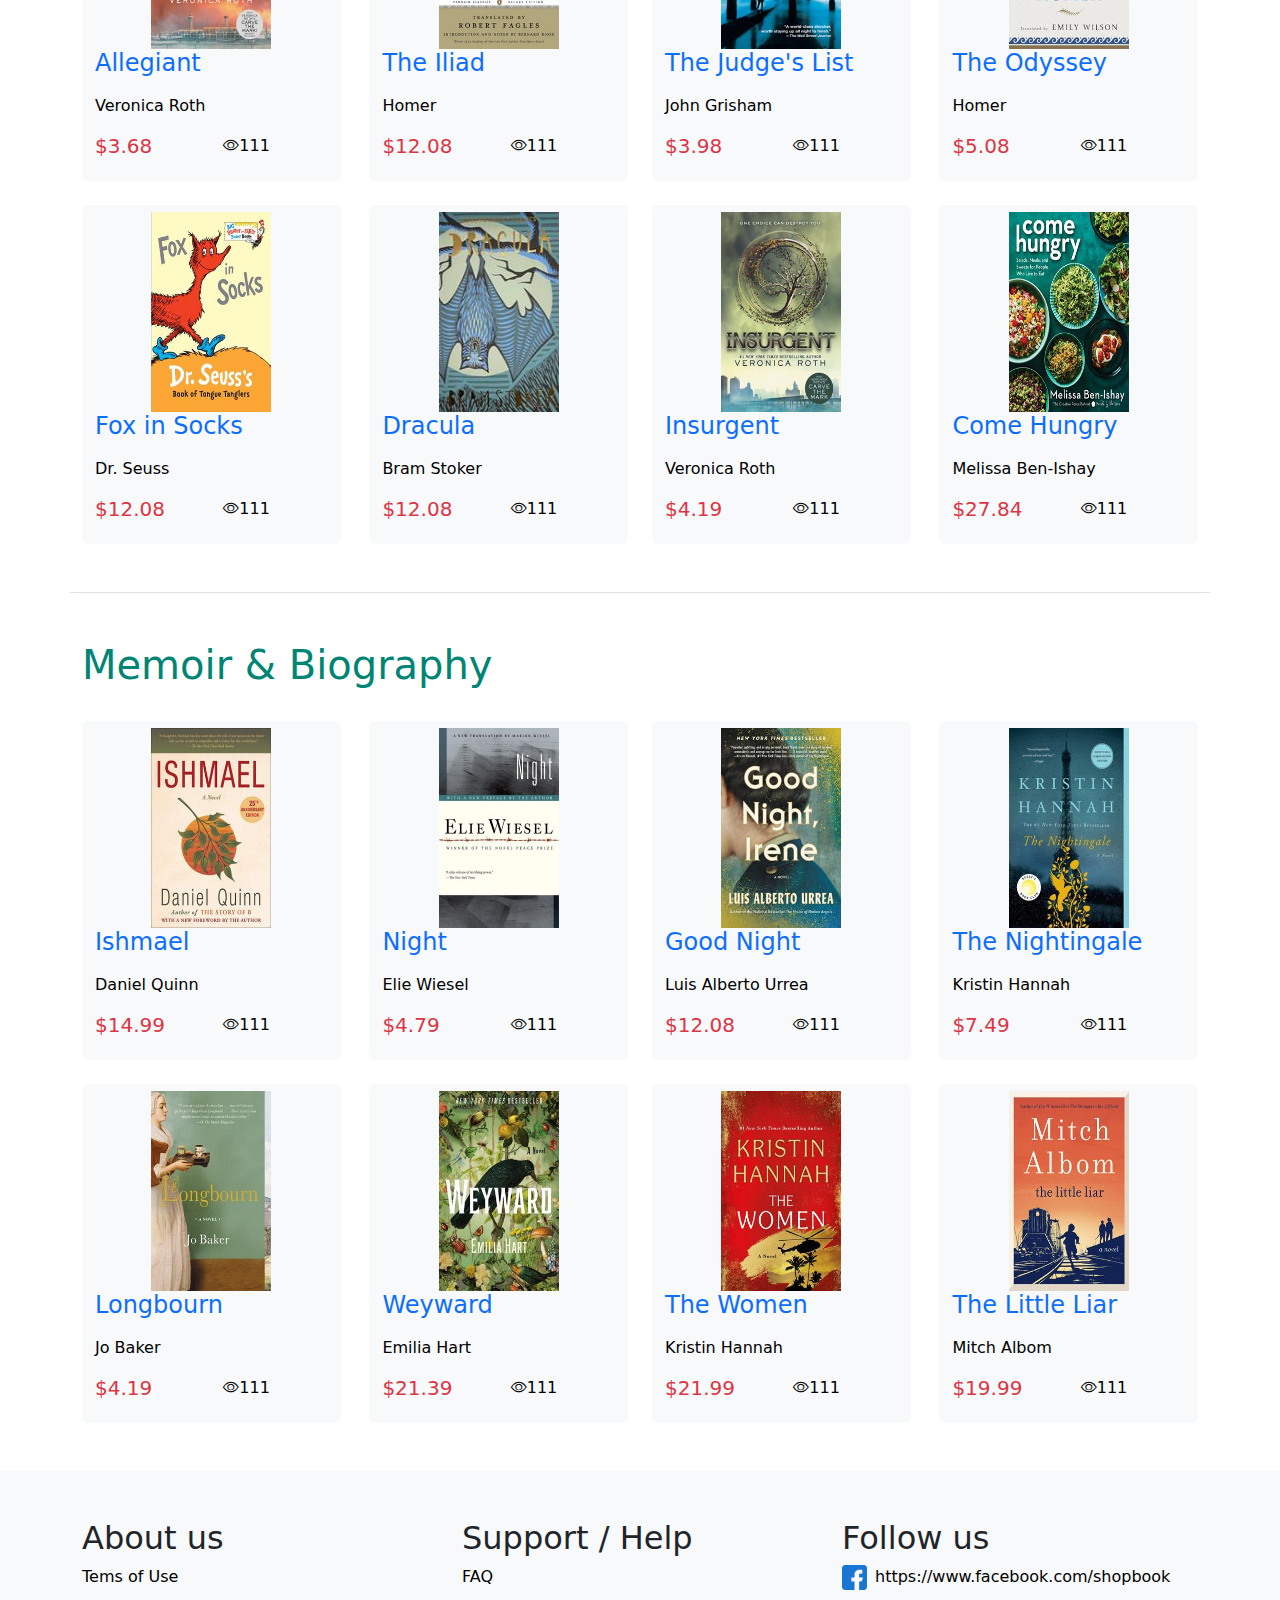
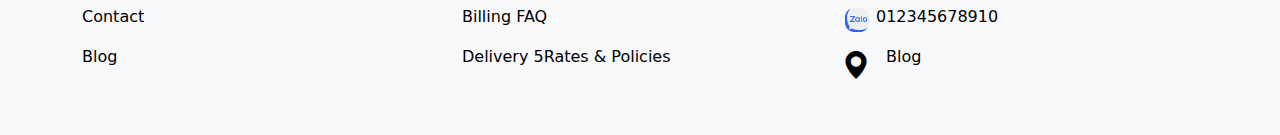
==== commit d3a70347: "edit index" ====
--- a/index.html
+++ b/index.html
@@ -27,7 +27,7 @@
                         <ul class="nav nav-tab" role="tablist">
                             <li class="nav-item w-100 my-element">
                                 <a
-                                    class="nav-link active text-black border-bottom"
+                                    class="nav-link active text-black border-bottom "
                                     data-bs-toggle="tab" href="#home">Home</a>
                             </li>
                             <li class="nav-item w-100 my-element">
@@ -80,11 +80,13 @@
                     <i class="bi bi-person-circle"></i>
                 </a>
             </button>
-            <button class="col-1 rounded-circle bg-white border-0 ">
-                <span class="fs-2"><i class="bi bi-cart"></i></span>
-                <span
-                    class="position-absolute top-10 end-0 translate-middle badge rounded-pill bg-danger">0</span>
-            </button>
+            <a href="/html/Cart.html" rel="cart">
+                <button class="col-1 rounded-circle bg-white border-0 ">
+                    <span class="fs-2"><i class="bi bi-cart"></i></span>
+                    <span
+                        class="position-absolute top-10 end-0 translate-middle badge rounded-pill bg-danger">0</span>
+                </button>
+            </a>
         </header>
         <!-- Nav tabs -->
         <div class="d-none d-md-block">
@@ -147,40 +149,46 @@
                     </button>
                 </div>
                 <div>
-                    <div class="container mt-5 d-none d-md-block">
+                    <div class="container mt-5 d-none d-lg-block">
                         <div class="row">
-                            <div class="col"><button type="button"
-                                class="btn btn-danger">
-                                <div class="row">
-                                    <div class="col-8 text-start">
-                                        <h6>SELL YOUR BOOKS</h6>
-                                        <p>for the best price in town</p>
-                                    </div>
-                                    <div class="col-1 mt-3"><img src="/img/open-book.png" alt="icon book" width="70"></div>
-                                </div>
-                            </button>
-                            </div>
-                            <div class="col"><button type="button"
-                                class="btn btn-warning text-white">
-                                <div class="row">
-                                    <div class="col-8 text-start">
-                                        <h6>5% DISCOUNT</h6>
-                                        <p>for Bookworm Online Membership</p>
-                                    </div>
-                                    <div class="col-1 mt-3"><img src="/img/price-tag.png" alt="icon book" width="70"></div>
-                                </div>
-                            </button>
-                            </div>
-                            <div class="col"><button type="button"
-                                class="btn btn-danger">
-                                <div class="row">
-                                    <div class="col-8 text-start">
-                                        <h6>SAME-DAY DELIVERY</h6>
-                                        <p>Free shipping > $10.9</p>
-                                    </div>
-                                    <div class="col-1 mt-3"><img src="/img/delivery-man.png" alt="icon book" width="70"></div>
-                                </div>
-                            </button>
+                            <div class="col-4" ><button type="button"
+                                    class="btn btn-danger" style="height: 130px; width: 300px;">
+                                    <div class="row">
+                                        <div class="col-8 text-start">
+                                            <h6>SELL YOUR BOOKS</h6>
+                                            <p>for the best price in town</p>
+                                        </div>
+                                        <div class="col-1 mt-3"><img
+                                                src="/img/open-book.png"
+                                                alt="icon book" width="70"></div>
+                                    </div>
+                                </button>
+                            </div>
+                            <div class="col-4"><button type="button"
+                                    class="btn btn-warning text-white" style="height: 130px; width: 300px;">
+                                    <div class="row"> 
+                                        <div class="col-7 text-start">
+                                            <h6>5% DISCOUNT</h6>
+                                            <p>for Bookworm Online Membership</p>
+                                        </div>
+                                        <div class="col-1 mt-3"><img
+                                                src="/img/price-tag.png"
+                                                alt="icon book" width="70"></div>
+                                    </div>
+                                </button>
+                            </div>
+                            <div class="col-4"><button type="button"
+                                    class="btn btn-danger" style="height: 130px; width:300px">
+                                    <div class="row">
+                                        <div class="col-8 text-start">
+                                            <h6>SAME-DAY DELIVERY</h6>
+                                            <p>Free shipping > $10.9</p>
+                                        </div>
+                                        <div class="col-1 mt-3"><img
+                                                src="/img/delivery-man.png"
+                                                alt="icon book" width="70"></div>
+                                    </div>
+                                </button>
                             </div>
                         </div>
                     </div>
@@ -1087,7 +1095,7 @@
                                 <a href="/html/product.html" type="ad"
                                     class="text-decoration-none">
                                     <div class="container btn btn-light">
-                                        <img src="spare.jpg" alt="ad"
+                                        <img src="img/spare.jpg.jpg" alt="ad"
                                             width="120"
                                             height="200">
                                         <div class="text-start">
@@ -1112,11 +1120,10 @@
                                     class="text-decoration-none">
                                     <div class="container btn btn-light">
                                         <img
-                                            src="img/11354221e7aaec86c4c10033a6bb590204f7b49c.jpg"
+                                            src="img/Fox in Socks.jpg"
                                             alt="ad" width="120" height="200">
                                         <div class="text-start">
-                                            <h4 class="text-primary pb-2">Damaged
-                                                Destroyed</h4>
+                                            <h4 class="text-primary pb-2">Fox in Socks</h4>
                                             <p>Michael Todd</p>
                                             <div class="row">
                                                 <h5 class="col text-danger">$4.79</h5>
@@ -1253,7 +1260,7 @@
                                     class="text-decoration-none">
                                     <div class="container btn btn-light">
                                         <img
-                                            src="img/11354221e7aaec86c4c10033a6bb590204f7b49c.jpg"
+                                            src="img/new moon.jpg"
                                             alt="ad" width="120" height="200">
                                         <div class="text-start">
                                             <h4 class="text-primary pb-2">New
@@ -1629,7 +1636,7 @@
                                     class="text-decoration-none">
                                     <div class="container btn btn-light">
                                         <img
-                                            src="img/11354221e7aaec86c4c10033a6bb590204f7b49c.jpg"
+                                            src="img/new moon.jpg"
                                             alt="ad" width="120" height="200">
                                         <div class="text-start">
                                             <h4 class="text-primary pb-2">New
@@ -1697,7 +1704,520 @@
                 </div>
             </div>
             <div id="BestSellers" class="tab-pane fade"><br>
-                <h3>Menu 4</h3>
+                <!-- Carousel -->
+                <div id="demo2" class="carousel slide" data-bs-ride="carousel">
+                    <!-- Indicators/dots -->
+                    <div class="carousel-indicators">
+                        <button type="button" data-bs-target="#demo2"
+                            data-bs-slide-to="0" class="active"></button>
+                        <button type="button" data-bs-target="#demo2"
+                            data-bs-slide-to="1"></button>
+                        <button type="button" data-bs-target="#demo2"
+                            data-bs-slide-to="2"></button>
+                    </div>
+                    <!-- The slideshow/carousel -->
+                    <div class="carousel-inner w-100">
+                        <div class="carousel-item active">
+                            <img src="img/kids advertisement (1).avif"
+                                alt="kids advertisement"
+                                class="d-block w-100 edit-kids-advertisement ">
+                        </div>
+                        <div class="carousel-item">
+                            <img src="img/kids advertisement (1).jpg"
+                                alt="kids advertisement"
+                                class="d-block w-100 edit-kids-advertisement">
+                        </div>
+                        <div class="carousel-item">
+                            <img src="img/kids advertisement (2).jpg"
+                                alt="kids advertisement"
+                                class="d-block w-100 edit-kids-advertisement">
+                        </div>
+                    </div>
+                    <!-- Left and right controls/icons -->
+                    <button class="carousel-control-prev" type="button"
+                        data-bs-target="#demo2" data-bs-slide="prev">
+                        <span class="carousel-control-prev-icon"></span>
+                    </button>
+                    <button class="carousel-control-next" type="button"
+                        data-bs-target="#demo2" data-bs-slide="next">
+                        <span class="carousel-control-next-icon"></span>
+                    </button>
+                </div>
+                <div class="container py-5 border-bottom">
+                    <h1 class="chance-color-h1">New & Trending</h1>
+                    <div class="row">
+                        <div class="col d-flex">
+                            <div class="col product-change pt-4">
+                                <a href="/html/product.html" type="ad"
+                                    class="text-decoration-none">
+                                    <div class="container btn btn-light">
+                                        <img src="img/P Is For Potty.jpg"
+                                            alt="ad"
+                                            width="120" height="200">
+                                        <div class="text-start">
+                                            <h4 class="text-primary pb-2">P Is
+                                                For
+                                                Potty</h4>
+                                            <p>Naomi Kleinberg</p>
+                                            <div class="row">
+                                                <h5 class="col text-danger">$5.57</h5>
+                                                <div class="col d-flex">
+                                                    <span><i class="bi bi-eye"></i></span>
+                                                    <p>111</p>
+                                                </div>
+                                            </div>
+                                        </div>
+                                    </div>
+                                </a>
+                            </div>
+                            <div style="margin: 0.9rem;"></div>
+                            <div class="col product-change pt-4">
+                                <a href="/html/product.html" type="ad"
+                                    class="text-decoration-none">
+                                    <div class="container btn btn-light">
+                                        <img
+                                            src="img/new moon.jpg"
+                                            alt="ad" width="120" height="200">
+                                        <div class="text-start">
+                                            <h4 class="text-primary pb-2">New
+                                                Moon</h4>
+                                            <p>Stephenie Meyer</p>
+                                            <div class="row">
+                                                <h5 class="col text-danger">$4.79</h5>
+                                                <div class="col d-flex">
+                                                    <span><i class="bi bi-eye"></i></span>
+                                                    <p>111</p>
+                                                </div>
+                                            </div>
+                                        </div>
+                                    </div>
+                                </a>
+                            </div>
+                        </div>
+                        <div class="col d-flex">
+                            <div class="col product-change pt-4">
+                                <a href="/html/product.html" type="ad"
+                                    class="text-decoration-none">
+                                    <div class="container btn btn-light">
+                                        <img src="img/Elon Musk.jpg" alt="ad"
+                                            width="120" height="200">
+                                        <div class="text-start">
+                                            <h4 class="text-primary pb-2">Elon
+                                                Musk</h4>
+                                            <p>Walter Isaacson</p>
+                                            <div class="row">
+                                                <h5 class="col text-danger">$12.08</h5>
+                                                <div class="col d-flex">
+                                                    <span><i class="bi bi-eye"></i></span>
+                                                    <p>111</p>
+                                                </div>
+                                            </div>
+                                        </div>
+                                    </div>
+                                </a>
+                            </div>
+                            <div style="margin: 0.9rem;"></div>
+                            <div class="col product-change pt-4">
+                                <a href="/html/product.html" type="ad"
+                                    class="text-decoration-none">
+                                    <div class="container btn btn-light">
+                                        <img src="img/I Like Myself!.jpg"
+                                            alt="ad"
+                                            width="120" height="200">
+                                        <div class="text-start">
+                                            <h4 class="text-primary pb-2">I Like
+                                                Myself!</h4>
+                                            <p>Karen Beaumont</p>
+                                            <div class="row">
+                                                <h5 class="col text-danger">$3.98</h5>
+                                                <div class="col d-flex">
+                                                    <span><i class="bi bi-eye"></i></span>
+                                                    <p>111</p>
+                                                </div>
+                                            </div>
+                                        </div>
+                                    </div>
+                                </a>
+                            </div>
+                        </div>
+                    </div>
+                </div>
+                <div class="container py-5 border-bottom">
+                    <h1 class="chance-color-h1">BestSellers</h1>
+                    <div class="row">
+                        <div class="col d-flex">
+                            <div class="col product-change pt-4">
+                                <a href="./html/product.html" type="ad"
+                                    class="text-decoration-none">
+                                    <div class="container btn btn-light">
+                                        <img src="img/Allegiant.jpg" alt="ad"
+                                            width="120" height="200">
+                                        <div class="text-start">
+                                            <h4 class="text-primary pb-2">Allegiant</h4>
+                                            <p>Veronica Roth</p>
+                                            <div class="row">
+                                                <h5 class="col text-danger">$3.68</h5>
+                                                <div class="col d-flex">
+                                                    <span><i class="bi bi-eye"></i></span>
+                                                    <p>111</p>
+                                                </div>
+                                            </div>
+                                        </div>
+                                    </div>
+                                </a>
+                            </div>
+                            <div style="margin: 0.9rem;"></div>
+                            <div class="col product-change pt-4">
+                                <a href="./html/product.html" type="ad"
+                                    class="text-decoration-none">
+                                    <div class="container btn btn-light">
+                                        <img src="img/The Iliad.jpg" alt="ad"
+                                            width="120" height="200">
+                                        <div class="text-start">
+                                            <h4 class="text-primary pb-2">The
+                                                Iliad</h4>
+                                            <p>Homer</p>
+                                            <div class="row">
+                                                <h5 class="col text-danger">$12.08</h5>
+                                                <div class="col d-flex">
+                                                    <span><i class="bi bi-eye"></i></span>
+                                                    <p>111</p>
+                                                </div>
+                                            </div>
+                                        </div>
+                                    </div>
+                                </a>
+                            </div>
+                        </div>
+                        <div class="col d-flex">
+                            <div class="col product-change pt-4">
+                                <a href="./html/product.html" type="ad"
+                                    class="text-decoration-none">
+                                    <div class="container btn btn-light">
+                                        <img src="img/The Judge's List.jpg"
+                                            alt="ad"
+                                            width="120" height="200">
+                                        <div class="text-start">
+                                            <h4 class="text-primary pb-2">The
+                                                Judge's
+                                                List</h4>
+                                            <p>John Grisham</p>
+                                            <div class="row">
+                                                <h5 class="col text-danger">$3.98</h5>
+                                                <div class="col d-flex">
+                                                    <span><i class="bi bi-eye"></i></span>
+                                                    <p>111</p>
+                                                </div>
+                                            </div>
+                                        </div>
+                                    </div>
+                                </a>
+                            </div>
+                            <div style="margin: 0.9rem;"></div>
+                            <div class="col product-change pt-4">
+                                <a href="./html/product.html" type="ad"
+                                    class="text-decoration-none">
+                                    <div class="container btn btn-light">
+                                        <img src="img/The Odyssey.jpg" alt="ad"
+                                            width="120" height="200">
+                                        <div class="text-start">
+                                            <h4 class="text-primary pb-2">The
+                                                Odyssey</h4>
+                                            <p>Homer</p>
+                                            <div class="row">
+                                                <h5 class="col text-danger">$5.08</h5>
+                                                <div class="col d-flex">
+                                                    <span><i class="bi bi-eye"></i></span>
+                                                    <p>111</p>
+                                                </div>
+                                            </div>
+                                        </div>
+                                    </div>
+                                </a>
+                            </div>
+                        </div>
+                    </div>
+                    <div class="row">
+                        <div class="col d-flex">
+                            <div class="col product-change pt-4">
+                                <a href="./html/product.html" type="ad"
+                                    class="text-decoration-none">
+                                    <div class="container btn btn-light">
+                                        <img src="img/Fox in Socks.jpg" alt="ad"
+                                            width="120" height="200">
+                                        <div class="text-start">
+                                            <h4 class="text-primary pb-2">Fox in
+                                                Socks</h4>
+                                            <p>Dr. Seuss</p>
+                                            <div class="row">
+                                                <h5 class="col text-danger">$12.08</h5>
+                                                <div class="col d-flex">
+                                                    <span><i class="bi bi-eye"></i></span>
+                                                    <p>111</p>
+                                                </div>
+                                            </div>
+                                        </div>
+                                    </div>
+                                </a>
+                            </div>
+                            <div style="margin: 0.9rem;"></div>
+                            <div class="col product-change pt-4">
+                                <a href="./html/product.html" type="ad"
+                                    class="text-decoration-none">
+                                    <div class="container btn btn-light">
+                                        <img src="img/Draculajpg.jpg" alt="ad"
+                                            width="120" height="200">
+                                        <div class="text-start">
+                                            <h4 class="text-primary pb-2">Dracula</h4>
+                                            <p>Bram Stoker</p>
+                                            <div class="row">
+                                                <h5 class="col text-danger">$12.08</h5>
+                                                <div class="col d-flex">
+                                                    <span><i class="bi bi-eye"></i></span>
+                                                    <p>111</p>
+                                                </div>
+                                            </div>
+                                        </div>
+                                    </div>
+                                </a>
+                            </div>
+                        </div>
+                        <div class="col d-flex">
+                            <div class="col product-change pt-4">
+                                <a href="./html/product.html" type="ad"
+                                    class="text-decoration-none">
+                                    <div class="container btn btn-light">
+                                        <img src="img/Insurgent.jpg" alt="ad"
+                                            width="120" height="200">
+                                        <div class="text-start">
+                                            <h4 class="text-primary pb-2">Insurgent</h4>
+                                            <p>Veronica Roth</p>
+                                            <div class="row">
+                                                <h5 class="col text-danger">$4.19</h5>
+                                                <div class="col d-flex">
+                                                    <span><i class="bi bi-eye"></i></span>
+                                                    <p>111</p>
+                                                </div>
+                                            </div>
+                                        </div>
+                                    </div>
+                                </a>
+                            </div>
+                            <div style="margin: 0.9rem;"></div>
+                            <div class="col product-change pt-4">
+                                <a href="./html/product.html" type="ad"
+                                    class="text-decoration-none">
+                                    <div class="container btn btn-light">
+                                        <img src="img/Come Hungryjpg.jpg"
+                                            alt="ad"
+                                            width="120" height="200">
+                                        <div class="text-start">
+                                            <h4 class="text-primary pb-2">Come
+                                                Hungry</h4>
+                                            <p>Melissa Ben-Ishay</p>
+                                            <div class="row">
+                                                <h5 class="col text-danger">$27.84</h5>
+                                                <div class="col d-flex">
+                                                    <span><i class="bi bi-eye"></i></span>
+                                                    <p>111</p>
+                                                </div>
+                                            </div>
+                                        </div>
+                                    </div>
+                                </a>
+                            </div>
+                        </div>
+                    </div>
+                </div>
+                <div class="container py-5">
+                    <h1 class="chance-color-h1">Memoir & Biography</h1>
+                    <div class="row">
+                        <div class="col d-flex">
+                            <div class="col product-change pt-4">
+                                <a href="./html/product.html" type="ad"
+                                    class="text-decoration-none">
+                                    <div class="container btn btn-light">
+                                        <img src="img/Ishmaeljpg.jpg" alt="ad"
+                                            width="120" height="200">
+                                        <div class="text-start">
+                                            <h4 class="text-primary pb-2">Ishmael</h4>
+                                            <p>Daniel Quinn</p>
+                                            <div class="row">
+                                                <h5 class="col text-danger">$14.99</h5>
+                                                <div class="col d-flex">
+                                                    <span><i class="bi bi-eye"></i></span>
+                                                    <p>111</p>
+                                                </div>
+                                            </div>
+                                        </div>
+                                    </div>
+                                </a>
+                            </div>
+                            <div style="margin: 0.9rem;"></div>
+                            <div class="col product-change pt-4">
+                                <a href="./html/product.html" type="ad"
+                                    class="text-decoration-none">
+                                    <div class="container btn btn-light">
+                                        <img src="img/Nightjpg.jpg" alt="ad"
+                                            width="120" height="200">
+                                        <div class="text-start">
+                                            <h4 class="text-primary pb-2">Night</h4>
+                                            <p>Elie Wiesel</p>
+                                            <div class="row">
+                                                <h5 class="col text-danger">$4.79</h5>
+                                                <div class="col d-flex">
+                                                    <span><i class="bi bi-eye"></i></span>
+                                                    <p>111</p>
+                                                </div>
+                                            </div>
+                                        </div>
+                                    </div>
+                                </a>
+                            </div>
+                        </div>
+                        <div class="col d-flex">
+                            <div class="col product-change pt-4">
+                                <a href="./html/product.html" type="ad"
+                                    class="text-decoration-none">
+                                    <div class="container btn btn-light">
+                                        <img src="img/Elon Musk.jpg" alt="ad"
+                                            width="120" height="200">
+                                        <div class="text-start">
+                                            <h4 class="text-primary pb-2">Elon
+                                                Musk</h4>
+                                            <p>Walter Isaacson</p>
+                                            <div class="row">
+                                                <h5 class="col text-danger">$12.08</h5>
+                                                <div class="col d-flex">
+                                                    <span><i class="bi bi-eye"></i></span>
+                                                    <p>111</p>
+                                                </div>
+                                            </div>
+                                        </div>
+                                    </div>
+                                </a>
+                            </div>
+                            <div style="margin: 0.9rem;"></div>
+                            <div class="col product-change pt-4">
+                                <a href="./html/product.html" type="ad"
+                                    class="text-decoration-none">
+                                    <div class="container btn btn-light">
+                                        <img src="img/I Like Myself!.jpg"
+                                            alt="ad"
+                                            width="120" height="200">
+                                        <div class="text-start">
+                                            <h4 class="text-primary pb-2">I Like
+                                                Myself!</h4>
+                                            <p>Karen Beaumont</p>
+                                            <div class="row">
+                                                <h5 class="col text-danger">$3.98</h5>
+                                                <div class="col d-flex">
+                                                    <span><i class="bi bi-eye"></i></span>
+                                                    <p>111</p>
+                                                </div>
+                                            </div>
+                                        </div>
+                                    </div>
+                                </a>
+                            </div>
+                        </div>
+                    </div>
+                    <div class="row">
+                        <div class="col d-flex">
+                            <div class="col product-change pt-4">
+                                <a href="./html/product.html" type="ad"
+                                    class="text-decoration-none">
+                                    <div class="container btn btn-light">
+                                        <img src="img/book.jpg" alt="ad"
+                                            width="120"
+                                            height="200">
+                                        <div class="text-start">
+                                            <h4 class="text-primary pb-2">Iron
+                                                Flame</h4>
+                                            <p>Rebecca Yarros</p>
+                                            <div class="row">
+                                                <h5 class="col text-danger">$22.99</h5>
+                                                <div class="col d-flex">
+                                                    <span><i class="bi bi-eye"></i></span>
+                                                    <p>111</p>
+                                                </div>
+                                            </div>
+                                        </div>
+                                    </div>
+                                </a>
+                            </div>
+                            <div style="margin: 0.9rem;"></div>
+                            <div class="col product-change pt-4">
+                                <a href="./html/product.html" type="ad"
+                                    class="text-decoration-none">
+                                    <div class="container btn btn-light">
+                                        <img
+                                            src="img/11354221e7aaec86c4c10033a6bb590204f7b49c.jpg"
+                                            alt="ad" width="120" height="200">
+                                        <div class="text-start">
+                                            <h4 class="text-primary pb-2">New
+                                                Moon</h4>
+                                            <p>Stephenie Meyer</p>
+                                            <div class="row">
+                                                <h5 class="col text-danger">$4.79</h5>
+                                                <div class="col d-flex">
+                                                    <span><i class="bi bi-eye"></i></span>
+                                                    <p>111</p>
+                                                </div>
+                                            </div>
+                                        </div>
+                                    </div>
+                                </a>
+                            </div>
+                        </div>
+                        <div class="col d-flex">
+                            <div class="col product-change pt-4">
+                                <a href="./html/product.html" type="ad"
+                                    class="text-decoration-none">
+                                    <div class="container btn btn-light">
+                                        <img src="img/Elon Musk.jpg" alt="ad"
+                                            width="120" height="200">
+                                        <div class="text-start">
+                                            <h4 class="text-primary pb-2">Elon
+                                                Musk</h4>
+                                            <p>Walter Isaacson</p>
+                                            <div class="row">
+                                                <h5 class="col text-danger">$12.08</h5>
+                                                <div class="col d-flex">
+                                                    <span><i class="bi bi-eye"></i></span>
+                                                    <p>111</p>
+                                                </div>
+                                            </div>
+                                        </div>
+                                    </div>
+                                </a>
+                            </div>
+                            <div style="margin: 0.9rem;"></div>
+                            <div class="col product-change pt-4">
+                                <a href="./html/product.html" type="ad"
+                                    class="text-decoration-none">
+                                    <div class="container btn btn-light">
+                                        <img src="img/I Like Myself!.jpg"
+                                            alt="ad"
+                                            width="120" height="200">
+                                        <div class="text-start">
+                                            <h4 class="text-primary pb-2">I Like
+                                                Myself!</h4>
+                                            <p>Karen Beaumont</p>
+                                            <div class="row">
+                                                <h5 class="col text-danger">$3.98</h5>
+                                                <div class="col d-flex">
+                                                    <span><i class="bi bi-eye"></i></span>
+                                                    <p>111</p>
+                                                </div>
+                                            </div>
+                                        </div>
+                                    </div>
+                                </a>
+                            </div>
+                        </div>
+                    </div>
+                </div>
             </div>
         </div>
         <div class="bg-light bottom-0 py-5">
--- a/Bootstrap/css/main.css
+++ b/Bootstrap/css/main.css
@@ -46,12 +46,13 @@
     transform: scale(1.1) !important;
 }
 
-.my-element{
+.my-element {
     background-color: white;
-    color: black;
-    transition: background-color 0.3s, color 0.3s;
+    transition: background-color 0.3s;
+    /* color: black;  */
 }
-.my-element:hover{
+
+.my-element:hover {
     background-color: #0d6efd;
-    color: #ffffff !important;
+    color: #ffffff !important; /* Ghi đè màu chữ khi hover */
 }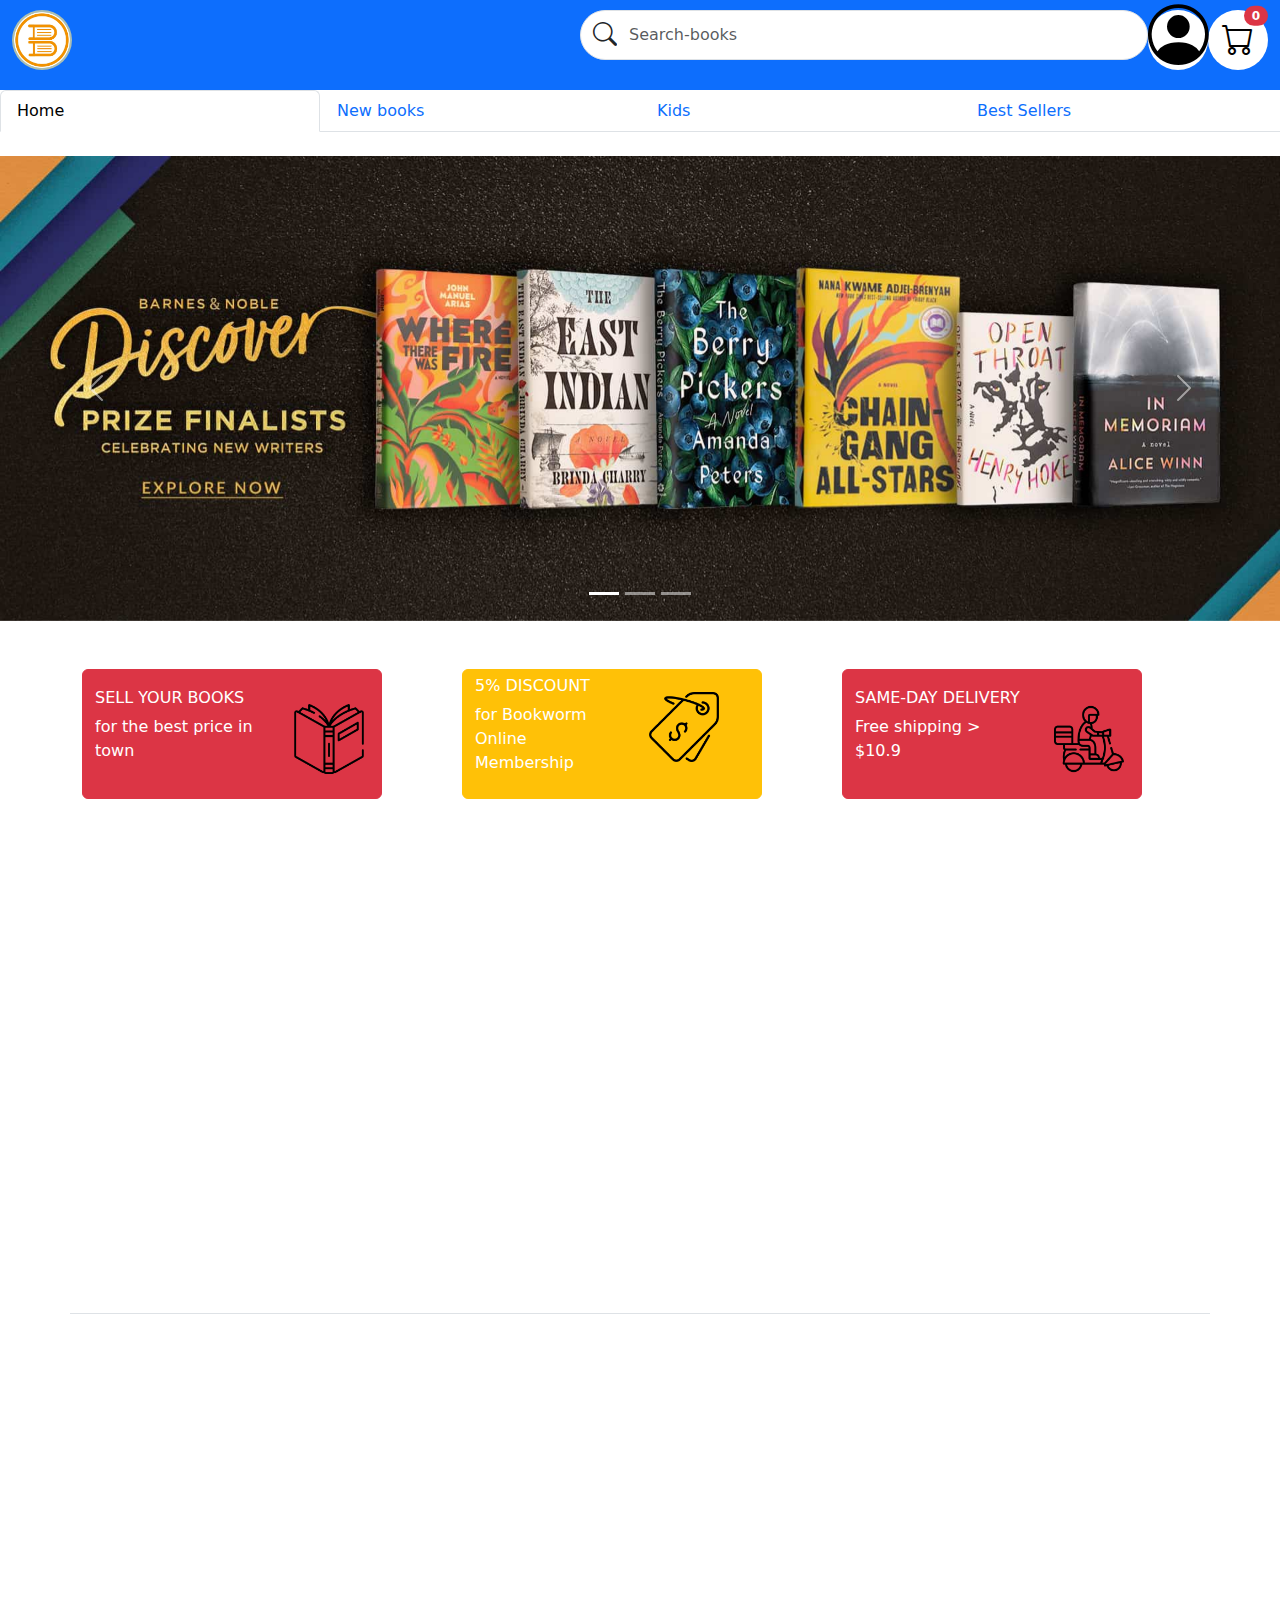
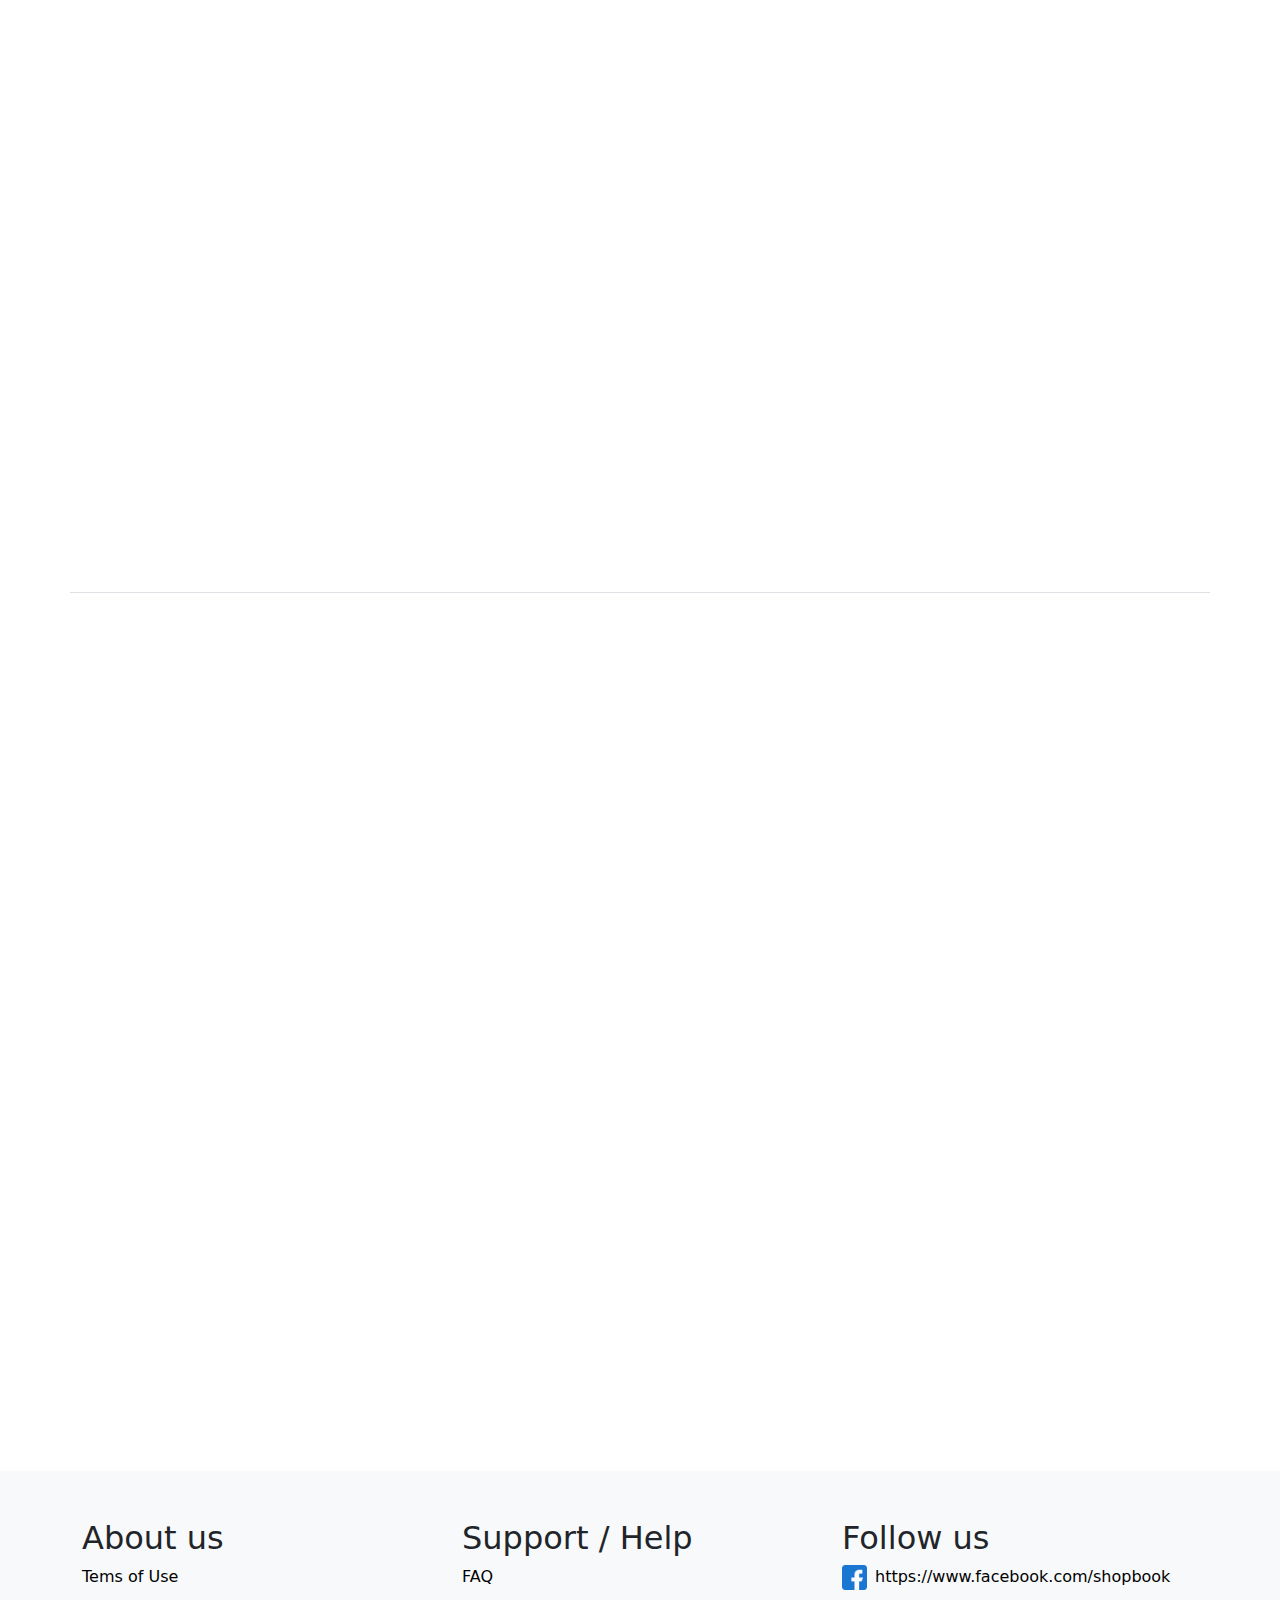
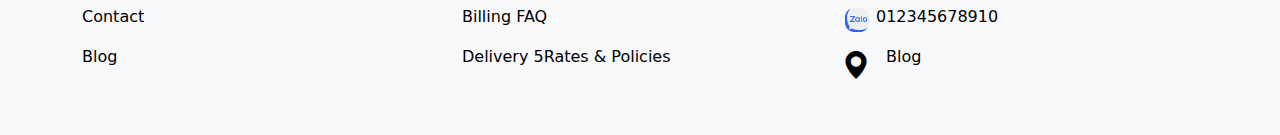
==== commit 3e2d3a4d: "nothing" ====
--- a/index.html
+++ b/index.html
@@ -7,6 +7,7 @@
         <link rel="stylesheet" href="Bootstrap/css/main.css">
         <link href='https://fonts.googleapis.com/css?family=Roboto:300,400,600'
             rel='stylesheet' type='text/css'>
+        <link rel="stylesheet" href="/Bootstrap/css/aos.css">
         <!-- icon -->
         <link rel="stylesheet"
             href="https://cdn.jsdelivr.net/npm/bootstrap-icons@1.11.1/font/bootstrap-icons.css">
@@ -14,6 +15,7 @@
     </head>
     <body>
         <header class="bg-primary d-flex container-fluid">
+
             <div class="d-md-none">
                 <div class="dropdown bg-white border-0 rounded-5">
                     <button
@@ -151,8 +153,9 @@
                 <div>
                     <div class="container mt-5 d-none d-lg-block">
                         <div class="row">
-                            <div class="col-4" ><button type="button"
-                                    class="btn btn-danger" style="height: 130px; width: 300px;">
+                            <div class="col-4"><button type="button"
+                                    class="btn btn-danger"
+                                    style="height: 130px; width: 300px;">
                                     <div class="row">
                                         <div class="col-8 text-start">
                                             <h6>SELL YOUR BOOKS</h6>
@@ -165,8 +168,9 @@
                                 </button>
                             </div>
                             <div class="col-4"><button type="button"
-                                    class="btn btn-warning text-white" style="height: 130px; width: 300px;">
-                                    <div class="row"> 
+                                    class="btn btn-warning text-white"
+                                    style="height: 130px; width: 300px;">
+                                    <div class="row">
                                         <div class="col-7 text-start">
                                             <h6>5% DISCOUNT</h6>
                                             <p>for Bookworm Online Membership</p>
@@ -178,7 +182,8 @@
                                 </button>
                             </div>
                             <div class="col-4"><button type="button"
-                                    class="btn btn-danger" style="height: 130px; width:300px">
+                                    class="btn btn-danger"
+                                    style="height: 130px; width:300px">
                                     <div class="row">
                                         <div class="col-8 text-start">
                                             <h6>SAME-DAY DELIVERY</h6>
@@ -194,10 +199,10 @@
                     </div>
                 </div>
                 <div class="container py-5 border-bottom">
-                    <h1 class="chance-color-h1">New & Trending</h1>
+                    <h1 class="chance-color-h1" data-aos="zoom-in" data-aos-duration="800">New & Trending</h1>
                     <div class="row">
                         <div class="col d-flex">
-                            <div class="col product-change pt-4 ">
+                            <div class="col product-change pt-4" data-aos="fade-right" data-aos-duration="800">
                                 <a href="/html/product.html" type="ad"
                                     class="text-decoration-none1">
                                     <div class="container btn btn-light">
@@ -220,7 +225,7 @@
                                 </a>
                             </div>
                             <div style="margin: 0.9rem;"></div>
-                            <div class="col product-change pt-4">
+                            <div class="col product-change pt-4" data-aos="fade-down" data-aos-duration="800">
                                 <a href="/html/product.html" type="ad"
                                     class="text-decoration-none">
                                     <div class="container btn btn-light">
@@ -244,7 +249,7 @@
                             </div>
                         </div>
                         <div class="col ps-3 d-flex">
-                            <div class="col product-change pt-4">
+                            <div class="col product-change pt-4" data-aos="fade-down" data-aos-duration="800">
                                 <a href="/html/product.html" type="ad"
                                     class="text-decoration-none">
                                     <div class="container btn btn-light">
@@ -266,7 +271,7 @@
                                 </a>
                             </div>
                             <div style="margin: 0.9rem;"></div>
-                            <div class="col product-change pt-4">
+                            <div class="col product-change pt-4" data-aos="fade-left"data-aos-duration="800">
                                 <a href="/html/product.html" type="ad"
                                     class="text-decoration-none">
                                     <div class="container btn btn-light">
@@ -293,10 +298,10 @@
                     </div>
                 </div>
                 <div class="container py-5 border-bottom">
-                    <h1 class="chance-color-h1">BestSellers</h1>
+                    <h1 class="chance-color-h1" data-aos="zoom-in" data-aos-duration="800">BestSellers</h1>
                     <div class="row">
                         <div class="col d-flex">
-                            <div class="col product-change pt-4">
+                            <div class="col product-change pt-4" data-aos="fade-right" data-aos-duration="800">
                                 <a href="/html/product.html" type="ad"
                                     class="text-decoration-none">
                                     <div class="container btn btn-light">
@@ -317,7 +322,7 @@
                                 </a>
                             </div>
                             <div style="margin: 0.9rem;"></div>
-                            <div class="col product-change pt-4">
+                            <div class="col product-change pt-4" data-aos="fade-right" data-aos-duration="800">
                                 <a href="/html/product.html" type="ad"
                                     class="text-decoration-none">
                                     <div class="container btn btn-light">
@@ -340,7 +345,7 @@
                             </div>
                         </div>
                         <div class="col d-flex">
-                            <div class="col product-change pt-4">
+                            <div class="col product-change pt-4" data-aos="fade-left" data-aos-duration="800">
                                 <a href="/html/product.html" type="ad"
                                     class="text-decoration-none">
                                     <div class="container btn btn-light">
@@ -364,7 +369,7 @@
                                 </a>
                             </div>
                             <div style="margin: 0.9rem;"></div>
-                            <div class="col product-change pt-4">
+                            <div class="col product-change pt-4" data-aos="fade-left" data-aos-duration="800">
                                 <a href="/html/product.html" type="ad"
                                     class="text-decoration-none">
                                     <div class="container btn btn-light">
@@ -389,7 +394,7 @@
                     </div>
                     <div class="row">
                         <div class="col d-flex">
-                            <div class="col product-change pt-4">
+                            <div class="col product-change pt-4" data-aos="fade-right" data-aos-duration="800">
                                 <a href="/html/product.html" type="ad"
                                     class="text-decoration-none">
                                     <div class="container btn btn-light">
@@ -411,7 +416,7 @@
                                 </a>
                             </div>
                             <div style="margin: 0.9rem;"></div>
-                            <div class="col product-change pt-4">
+                            <div class="col product-change pt-4" data-aos="fade-right" data-aos-duration="800">
                                 <a href="/html/product.html" type="ad"
                                     class="text-decoration-none">
                                     <div class="container btn btn-light">
@@ -433,7 +438,7 @@
                             </div>
                         </div>
                         <div class="col d-flex">
-                            <div class="col product-change pt-4">
+                            <div class="col product-change pt-4" data-aos="fade-left" data-aos-duration="800">
                                 <a href="/html/product.html" type="ad"
                                     class="text-decoration-none">
                                     <div class="container btn btn-light">
@@ -454,7 +459,7 @@
                                 </a>
                             </div>
                             <div style="margin: 0.9rem;"></div>
-                            <div class="col product-change pt-4">
+                            <div class="col product-change pt-4" data-aos="fade-left" data-aos-duration="800">
                                 <a href="/html/product.html" type="ad"
                                     class="text-decoration-none">
                                     <div class="container btn btn-light">
@@ -480,11 +485,10 @@
                     </div>
                 </div>
                 <div class="container py-5">
-                    <h1 class="chance-color-h1">Memoir & Biography</h1>
+                    <h1 class="chance-color-h1" data-aos="zoom-in-right">Memoir & Biography</h1>
                     <div class="row">
                         <div class="col d-flex">
-
-                            <div class="col product-change pt-4">
+                            <div class="col product-change pt-4" data-aos="fade-down-right" data-aos-duration="800">
                                 <a href="/html/product.html" type="ad"
                                     class="text-decoration-none">
                                     <div class="container btn btn-light">
@@ -505,7 +509,7 @@
                                 </a>
                             </div>
                             <div style="margin: 0.9rem;"></div>
-                            <div class="col product-change pt-4">
+                            <div class="col product-change pt-4" data-aos="fade-down-right" >
                                 <a href="/html/product.html" type="ad"
                                     class="text-decoration-none">
                                     <div class="container btn btn-light">
@@ -527,7 +531,7 @@
                             </div>
                         </div>
                         <div class="col d-flex">
-                            <div class="col product-change pt-4">
+                            <div class="col product-change pt-4" data-aos="fade-down-left">
                                 <a href="/html/product.html" type="ad"
                                     class="text-decoration-none">
                                     <div class="container btn btn-light">
@@ -549,7 +553,7 @@
                                 </a>
                             </div>
                             <div style="margin: 0.9rem;"></div>
-                            <div class="col product-change pt-4">
+                            <div class="col product-change pt-4" data-aos="fade-down-left" data-aos-duration="800">
                                 <a href="/html/product.html" type="ad"
                                     class="text-decoration-none">
                                     <div class="container btn btn-light">
@@ -575,7 +579,7 @@
                     </div>
                     <div class="row">
                         <div class="col d-flex">
-                            <div class="col product-change pt-4">
+                            <div class="col product-change pt-4" data-aos="fade-up-right" data-aos-duration="800">
                                 <a href="/html/product.html" type="ad"
                                     class="text-decoration-none">
                                     <div class="container btn btn-light">
@@ -597,7 +601,7 @@
                                 </a>
                             </div>
                             <div style="margin: 0.9rem;"></div>
-                            <div class="col product-change pt-4">
+                            <div class="col product-change pt-4" data-aos="fade-up-right">
                                 <a href="/html/product.html" type="ad"
                                     class="text-decoration-none">
                                     <div class="container btn btn-light">
@@ -620,7 +624,7 @@
                             </div>
                         </div>
                         <div class="col d-flex">
-                            <div class="col product-change pt-4">
+                            <div class="col product-change pt-4" data-aos="fade-up-left">
                                 <a href="/html/product.html" type="ad"
                                     class="text-decoration-none">
                                     <div class="container btn btn-light">
@@ -642,7 +646,7 @@
                                 </a>
                             </div>
                             <div style="margin: 0.9rem;"></div>
-                            <div class="col product-change pt-4">
+                            <div class="col product-change pt-4" data-aos="fade-up-left" data-aos-duration="800">
                                 <a href="/html/product.html" type="ad"
                                     class="text-decoration-none">
                                     <div class="container btn btn-light">
@@ -710,10 +714,10 @@
                     </button>
                 </div>
                 <div class="container py-5 border-bottom">
-                    <h1 class="chance-color-h1">Happy Halloween!</h1>
+                    <h1 class="chance-color-h1" data-aos="zoom-out-down">Happy Halloween!</h1>
                     <div class="row">
                         <div class="col d-flex">
-                            <div class="col product-change pt-4 ">
+                            <div class="col product-change pt-4" data-aos="fade-left">
                                 <a href="/html/product.html" type="ad"
                                     class="text-decoration-none">
                                     <div class="container btn btn-light">
@@ -736,7 +740,7 @@
                                 </a>
                             </div>
                             <div style="margin: 0.9rem;"></div>
-                            <div class="col product-change pt-4">
+                            <div class="col product-change pt-4" data-aos="fade-left" data-aos-duration="400">
                                 <a href="/html/product.html" type="ad"
                                     class="text-decoration-none">
                                     <div class="container btn btn-light">
@@ -759,7 +763,7 @@
                             </div>
                         </div>
                         <div class="col d-flex">
-                            <div class="col product-change pt-4">
+                            <div class="col product-change pt-4" data-aos="fade-left" data-aos-duration="800">
                                 <a href="/html/product.html" type="ad"
                                     class="text-decoration-none">
                                     <div class="container btn btn-light">
@@ -782,7 +786,7 @@
                                 </a>
                             </div>
                             <div style="margin: 0.9rem;"></div>
-                            <div class="col product-change pt-4">
+                            <div class="col product-change pt-4" data-aos="fade-left" data-aos-duration="1200">
                                 <a href="/html/product.html" type="ad"
                                     class="text-decoration-none">
                                     <div class="container btn btn-light">
@@ -1123,7 +1127,8 @@
                                             src="img/Fox in Socks.jpg"
                                             alt="ad" width="120" height="200">
                                         <div class="text-start">
-                                            <h4 class="text-primary pb-2">Fox in Socks</h4>
+                                            <h4 class="text-primary pb-2">Fox in
+                                                Socks</h4>
                                             <p>Michael Todd</p>
                                             <div class="row">
                                                 <h5 class="col text-danger">$4.79</h5>
@@ -2259,8 +2264,13 @@
                 </div>
             </div>
         </div>
-        <script defer src="Bootstrap/js/bootstrap.min.js"></script>
-        <script defer src="Bootstrap/js/main.js"></script>
-        <script defer src="Bootstrap/js/bootstrap.bundle.min.js"></script>
+
+        <script src="Bootstrap/js/bootstrap.min.js"></script>
+        <script src="Bootstrap/js/main.js"></script>
+        <script src="/Bootstrap/js/aos.js"></script>
+        <script src="Bootstrap/js/bootstrap.bundle.min.js"></script>
+        <script>
+            AOS.init();
+        </script>
     </body>
 </html>